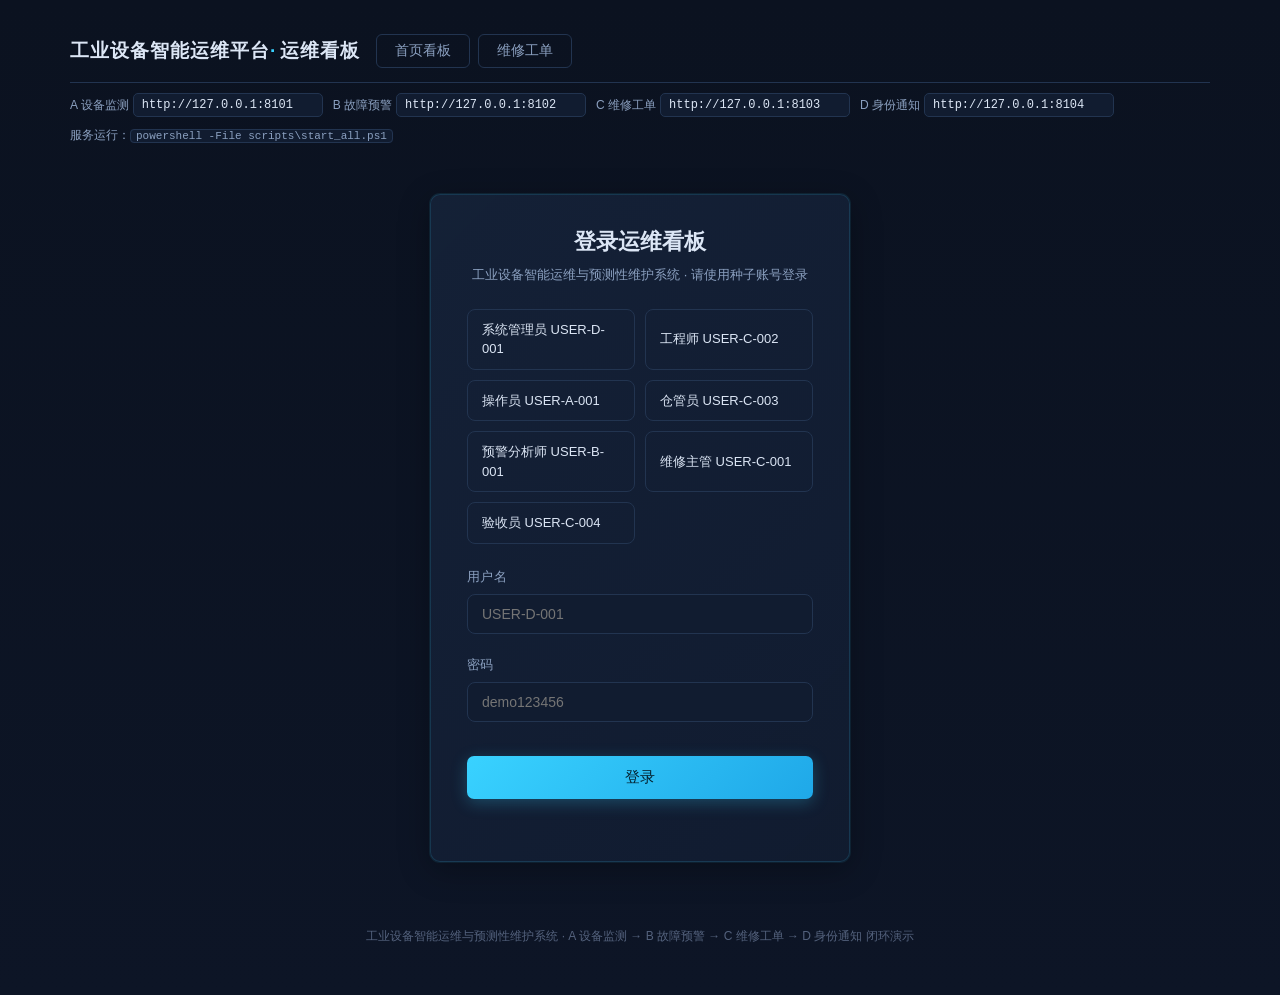
==== web/dashboard.html @ 76033909 "fix: 已解决预警不计入预警中统计 - equipmentLight 函数增加状态检查 - 预警状态为 RESOLVED/CLOSED 时返回绿色（正常运转）" ====
<!DOCTYPE html>
<html lang="zh-CN">
<head>
<meta charset="UTF-8">
<meta name="viewport" content="width=device-width, initial-scale=1.0">
<title>工业设备智能运维平台 · 运维看板</title>
<script src="echarts.min.js"></script>
<style>
:root{
  --bg:#0b1220; --bg2:#111c30; --panel:#152238;
  --line:#223450; --txt:#dce6f5; --dim:#8ba0c0; --cyan:#39d2ff;
  --green:#2fd88a; --yellow:#ffc53d; --red:#ff5c5c; --orange:#ff9040;
}
*{box-sizing:border-box;margin:0;padding:0}
body{background:linear-gradient(180deg,#0b1220 0%,#0d1526 100%);color:var(--txt);
  font-family:"Microsoft YaHei","PingFang SC",sans-serif;min-height:100vh;
  display:flex;flex-direction:column}
button{font-family:inherit}
#app{max-width:1200px;width:100%;margin:0 auto;padding:20px 30px 50px}
header{display:flex;align-items:center;gap:16px;padding:14px 0;border-bottom:1px solid var(--line);flex-wrap:wrap}
.brand{font-size:19px;font-weight:700;letter-spacing:1px}
.brand .dot{color:var(--cyan)}
nav{display:flex;gap:8px}
nav button{background:transparent;border:1px solid var(--line);color:var(--dim);
  padding:7px 18px;border-radius:6px;cursor:pointer;font-size:14px}
nav button.active{color:var(--cyan);border-color:var(--cyan);background:rgba(57,210,255,.08)}
.spacer{flex:1}
.userbox{font-size:13px;color:var(--dim);display:flex;align-items:center;gap:10px}
.userbox b{color:var(--txt)}
.badge{background:rgba(57,210,255,.12);border:1px solid rgba(57,210,255,.4);
  color:var(--cyan);padding:2px 10px;border-radius:999px;font-size:12px}
#basebar{display:flex;gap:10px;align-items:center;padding:10px 0;font-size:12px;color:var(--dim);flex-wrap:wrap}
#basebar label{display:flex;align-items:center;gap:4px}
#basebar input{width:190px;background:var(--bg2);border:1px solid var(--line);color:var(--txt);
  padding:4px 8px;border-radius:5px;font-family:Consolas,monospace;font-size:12px}
section.view{display:none;animation:fadein .25s}
section.view.active{display:block}
@keyframes fadein{from{opacity:0}to{opacity:1}}
.card{background:var(--panel);border:1px solid var(--line);border-radius:10px;padding:16px}
.mt{margin-top:16px}
.grid-2{display:grid;grid-template-columns:1fr 380px;gap:16px}
@media(max-width:1100px){.grid-2{grid-template-columns:1fr}}
h2.sec{font-size:15px;color:var(--dim);font-weight:600;margin-bottom:10px;letter-spacing:.5px}
/* 统计排 */
.stats{display:grid;grid-template-columns:repeat(4,1fr);gap:16px;margin-top:16px}
@media(max-width:900px){.stats{grid-template-columns:repeat(2,1fr)}}
.stat .num{font-size:34px;font-weight:700;font-family:Consolas,monospace}
.stat .lab{font-size:13px;color:var(--dim);margin-top:2px}
.stat .bar{height:3px;border-radius:2px;margin-top:8px}
.c-total{color:var(--cyan)} .b-total{background:var(--cyan)}
.c-green{color:var(--green)} .b-green{background:var(--green)}
.c-yellow{color:var(--yellow)} .b-yellow{background:var(--yellow)}
.c-red{color:var(--red)} .b-red{background:var(--red)}
/* 设备列表 */
.eq-row{display:grid;grid-template-columns:16px 1.1fr 1fr 100px 90px;gap:10px;align-items:center;
  padding:11px 12px;border-bottom:1px solid rgba(34,52,80,.5);cursor:pointer;font-size:13px}
.eq-row:hover{background:rgba(57,210,255,.06)}
.eq-row.active{background:rgba(57,210,255,.12)}
.eq-row.active:hover{background:rgba(57,210,255,.18)}
.eq-row.selected{background:rgba(57,210,255,.15);border-left:3px solid var(--cyan)}
.eq-row.selected:hover{background:rgba(57,210,255,.2)}
.eq-row:last-child{border-bottom:none}
.dot{width:10px;height:10px;border-radius:50%;display:inline-block}
.eq-name{color:var(--dim);font-size:12px}
.health{font-family:Consolas,monospace;font-size:14px}
/* 预警列表 */
.warn-item{padding:11px 12px;border-bottom:1px solid rgba(34,52,80,.5);font-size:13px}
.warn-item:last-child{border-bottom:none}
.risk{padding:1px 8px;border-radius:4px;font-size:12px;font-weight:600}
.r-CRITICAL{background:rgba(255,92,92,.18);color:var(--red)}
.r-HIGH{background:rgba(255,144,64,.18);color:var(--orange)}
.r-MEDIUM{background:rgba(255,197,61,.15);color:var(--yellow)}
.r-LOW{background:rgba(139,160,192,.15);color:var(--dim)}
.w-fault{color:var(--txt);margin-top:3px}
.w-meta{color:var(--dim);font-size:12px;margin-top:3px}
/* 详情页 */
.echarts-wrap{display:grid;grid-template-columns:repeat(3,1fr);gap:16px}
@media(max-width:1100px){.echarts-wrap{grid-template-columns:1fr}}
.chart{height:210px}
.judge .row{display:flex;gap:10px;margin-bottom:8px;font-size:13px;flex-wrap:wrap}
.judge .k{color:var(--dim);min-width:110px}
.judge .v{color:var(--txt)}
/* 注入控制台 */
.console{display:flex;gap:12px;flex-wrap:wrap;align-items:center}
.btn{border:none;border-radius:7px;padding:10px 18px;font-size:14px;cursor:pointer;
  transition:.15s;display:inline-flex;align-items:center;gap:8px}
.btn:disabled{opacity:.45;cursor:not-allowed}
.btn-danger{background:linear-gradient(135deg,#ff5c5c,#ff2d55);color:#fff}
.btn-danger:hover:not(:disabled){box-shadow:0 0 14px rgba(255,92,92,.5)}
.btn-green{background:linear-gradient(135deg,#2fd88a,#1fbf75);color:#062818}
.btn-green:hover:not(:disabled){box-shadow:0 0 14px rgba(47,216,138,.45)}
.btn-ghost{background:transparent;border:1px solid var(--line);color:var(--dim)}
.btn-ghost:hover:not(:disabled){color:var(--cyan);border-color:var(--cyan)}
.btn-cyan{background:linear-gradient(135deg,#39d2ff,#1fa8e8);color:#04202e}
.btn-purple{background:linear-gradient(135deg,#a86bff,#7a3cff);color:#fff}
.btn-purple:hover:not(:disabled){box-shadow:0 0 14px rgba(168,107,255,.5)}
#log{background:#0a0f1a;border:1px solid var(--line);border-radius:8px;padding:10px 12px;
  max-height:240px;overflow-y:auto;font-family:Consolas,monospace;font-size:12px;line-height:1.7}
.log-line{white-space:nowrap;overflow-x:auto}
.log-t{color:var(--dim)} .log-act{color:var(--cyan)} .log-ok{color:var(--green)} .log-err{color:var(--red)}
.log-tag{padding:1px 6px;border-radius:3px;font-size:11px;margin-right:6px}
.tag-INFO{background:rgba(57,210,255,.2);color:#39d2ff}
.tag-warn{background:rgba(255,200,0,.2);color:#ffc800}
.tag-err{background:rgba(255,80,80,.2);color:#ff5050}
.tag-succ{background:rgba(80,200,80,.2);color:#50c878}
.tag-sys{background:rgba(120,140,160,.2);color:#8ba0c0}
/* 工单表 */
table{width:100%;border-collapse:collapse;font-size:13px}
th{color:var(--dim);font-weight:600;text-align:left;padding:9px 10px;border-bottom:1px solid var(--line);
  font-size:12px;letter-spacing:.5px}
td{padding:10px;border-bottom:1px solid rgba(34,52,80,.5)}
tr.order-row{cursor:pointer}
tr.order-row:hover{background:rgba(57,210,255,.05)}
tr.expand td{background:rgba(11,18,32,.6)}
.pill{padding:2px 10px;border-radius:999px;font-size:12px;white-space:nowrap}
.s-PENDING_CONFIRMATION{background:rgba(255,197,61,.15);color:var(--yellow)}
.s-PENDING_ASSIGNMENT{background:rgba(57,210,255,.13);color:var(--cyan)}
.s-PENDING_ACCEPTANCE{background:rgba(57,210,255,.13);color:var(--cyan)}
.s-PENDING_MAINTENANCE{background:rgba(139,160,192,.15);color:var(--dim)}
.s-MAINTAINING{background:rgba(255,92,92,.15);color:var(--red)}
.s-WAITING_PARTS{background:rgba(255,144,64,.15);color:var(--orange)}
.s-PENDING_INSPECTION{background:rgba(255,144,64,.15);color:var(--orange)}
.s-COMPLETED{background:rgba(47,216,138,.15);color:var(--green)}
.s-CANCELLED{background:rgba(139,160,192,.12);color:var(--dim)}
.prio{font-family:Consolas,monospace;font-weight:700}
.p-P1{color:var(--red)} .p-P2{color:var(--orange)} .p-P3{color:var(--yellow)} .p-P4{color:var(--dim)}
.ops{display:flex;gap:8px;flex-wrap:wrap;align-items:center;margin-top:8px}
.opform{display:flex;gap:8px;flex-wrap:wrap;align-items:center;margin-top:10px;font-size:13px}
.opform input,.opform select{background:var(--bg2);border:1px solid var(--line);color:var(--txt);
  padding:6px 8px;border-radius:6px;font-size:13px}
.opform input{width:200px} .opform select{width:150px}
.mini{font-size:12px;color:var(--dim)}
.empty{padding:26px;text-align:center;color:var(--dim);font-size:13px}
/* 状态流转时间线 */
.timeline{display:flex;align-items:center;gap:8px;margin:10px 0}
.timeline-node{flex:1;text-align:center;padding:6px 4px;border-radius:4px;background:#1a2235;font-size:11px;color:#6b7a94}
.timeline-node.active{background:rgba(255,165,0,.2);color:#ffa500;border:1px solid #ffa500}
.timeline-node.done{background:rgba(80,200,120,.2);color:#50c878;border:1px solid #50c878}
.timeline-node.cancelled{background:rgba(255,80,80,.2);color:#ff5050;border:1px solid #ff5050}
/* 预警卡片美化 */
#eq-warn-card{padding:12px;border-radius:8px;background:linear-gradient(135deg,rgba(30,40,60,.8),rgba(20,30,50,.9))}
/* 登录 */
#view-login{display:none;align-items:center;justify-content:center;flex:1;padding:40px 20px}
#view-login.active{display:flex}
.login-card{width:420px;padding:32px 36px;background:linear-gradient(135deg,rgba(21,34,56,.95),rgba(17,28,48,.98));
  box-shadow:0 8px 32px rgba(0,0,0,.3),0 0 0 1px rgba(57,210,255,.1);border-color:rgba(57,210,255,.15)}
.login-card h1{font-size:22px;margin-bottom:8px;text-align:center}
.login-card .sub{color:var(--dim);font-size:13px;margin-bottom:24px;text-align:center;line-height:1.5}
.field{margin-bottom:22px;display:flex;flex-direction:column}
.field label{display:block;font-size:13px;color:var(--dim);margin-bottom:8px;font-weight:500;letter-spacing:.3px}
.field input{width:100%;background:var(--bg2);border:1px solid var(--line);color:var(--txt);
  padding:11px 14px;border-radius:8px;font-size:14px;transition:border-color .2s}
.field input:focus{outline:none;border-color:var(--cyan)}
.quick{display:grid;grid-template-columns:repeat(2,1fr);gap:10px;margin:8px 0 24px}
.quick button{background:transparent;border:1px solid var(--line);color:var(--txt);
  padding:10px 14px;border-radius:8px;font-size:13px;cursor:pointer;transition:all .2s;
  text-align:left;line-height:1.5;font-weight:500}
.quick button:hover{color:var(--cyan);border-color:var(--cyan);background:rgba(57,210,255,.08);
  transform:translateY(-1px);box-shadow:0 2px 12px rgba(57,210,255,.2)}
#login-btn{width:100%;justify-content:center;margin-top:12px;padding:12px;font-size:15px;
  box-shadow:0 4px 16px rgba(57,210,255,.25)}
#login-btn:hover{box-shadow:0 6px 24px rgba(57,210,255,.4)}
.login-err{color:var(--red);font-size:13px;min-height:20px;margin-top:10px;text-align:center}
/* toast */
#toasts{position:fixed;top:18px;right:18px;z-index:99;display:flex;flex-direction:column;gap:8px}
.toast{padding:11px 16px;border-radius:8px;font-size:13px;color:#fff;min-width:240px;
  box-shadow:0 6px 24px rgba(0,0,0,.4);animation:fadein .2s}
.toast.ok{background:rgba(31,191,117,.92)} .toast.err{background:rgba(255,62,62,.92)}
.toast.info{background:rgba(57,150,255,.92)}
footer{margin-top:26px;text-align:center;color:#54627d;font-size:12px}
kbd{background:var(--bg2);border:1px solid var(--line);border-radius:4px;padding:0 5px;font-size:11px}
/* 设备预警卡片 */
.eq-warn-grid{display:grid;grid-template-columns:auto 1fr;gap:10px 16px;font-size:13px}
.eq-warn-grid .k{color:var(--dim)}
/* 全局状态栏 */
.status-bar{display:flex;align-items:center;gap:8px;padding:5px 12px;
  background:rgba(57,210,255,.08);border:1px solid rgba(57,210,255,.2);
  border-radius:20px;font-size:12px;color:var(--cyan);animation:pulse 2s infinite}
.status-dot{width:8px;height:8px;border-radius:50%;background:var(--cyan);
  animation:blink 1s infinite}
@keyframes blink{0%,100%{opacity:1}50%{opacity:.3}}
@keyframes pulse{0%,100%{box-shadow:0 0 0 0 rgba(57,210,255,.4)}50%{box-shadow:0 0 0 6px rgba(57,210,255,0)}}
</style>
</head>
 <body>
 <div id="loading-bar" style="display:none;position:fixed;top:0;left:0;width:100%;height:3px;background:var(--cyan);z-index:9999"></div>
 <div id="app">
  <header>
    <div class="brand">工业设备智能运维平台<span class="dot"> · </span>运维看板</div>
    <nav id="nav">
      <button data-view="dashboard" class="active">首页看板</button>
      <button data-view="orders">维修工单</button>
    </nav>
    <div class="spacer"></div>
    <div style="display:flex;align-items:center;gap:10px">
      <div id="status-bar" class="status-bar" style="display:none">
        <div class="status-dot"></div>
        <span id="status-text">就绪</span>
      </div>
      <button class="btn btn-purple" id="global-demo-btn" style="padding:6px 14px;font-size:12px;display:none"
        onclick="runDemo()" title="一键演示全链路：注入异常→预警→自动建单">🎬 一键演示</button>
      <div class="userbox" id="userbox" style="display:none">
        <span><b id="u-name"></b> <span class="badge" id="u-role"></span></span>
        <button class="btn btn-ghost" style="padding:5px 12px;font-size:12px" onclick="logout()">退出</button>
      </div>
    </div>
  </header>

  <div id="basebar">
    <label>A 设备监测<input id="base-a" value="http://127.0.0.1:8101"></label>
    <label>B 故障预警<input id="base-b" value="http://127.0.0.1:8102"></label>
    <label>C 维修工单<input id="base-c" value="http://127.0.0.1:8103"></label>
    <label>D 身份通知<input id="base-d" value="http://127.0.0.1:8104"></label>
    <span class="mini">服务运行：<kbd>powershell -File scripts\start_all.ps1</kbd></span>
  </div>

  <!-- 登录视图 -->
  <section class="view" id="view-login">
    <div class="card login-card">
      <h1>登录运维看板</h1>
      <div class="sub">工业设备智能运维与预测性维护系统 · 请使用种子账号登录</div>
      <div class="quick">
        <button onclick="fillUser('USER-D-001')" title="SYSTEM_ADMIN · ADMIN_ALL 全部权限（确认/派单/验收/取消）">系统管理员 USER-D-001</button>
        <button onclick="fillUser('USER-C-002')" title="MAINTENANCE_ENGINEER · 接单/开始维修/提交验收">工程师 USER-C-002</button>
        <button onclick="fillUser('USER-A-001')" title="EQUIPMENT_OPERATOR · 设备与遥测读写，工单只读">操作员 USER-A-001</button>
        <button onclick="fillUser('USER-C-003')" title="WAREHOUSE_MANAGER · 备件审批/发放（SPARE_APPROVE/SPARE_ISSUE）">仓管员 USER-C-003</button>
        <button onclick="fillUser('USER-B-001')" title="WARNING_ANALYST · 预警查阅与确认（WARNING_READ/WARNING_ACKNOWLEDGE）">预警分析师 USER-B-001</button>
        <button onclick="fillUser('USER-C-001')" title="MAINTENANCE_SUPERVISOR · 工单确认/派单/取消/验收（无 ADMIN_ALL）">维修主管 USER-C-001</button>
        <button onclick="fillUser('USER-C-004')" title="INSPECTOR · 工单验收（WORK_ORDER_INSPECT）">验收员 USER-C-004</button>
      </div>
      <div class="field"><label>用户名</label><input id="login-user" placeholder="USER-D-001"></div>
      <div class="field"><label>密码</label><input id="login-pass" type="password" placeholder="demo123456"></div>
      <button class="btn btn-cyan" id="login-btn" onclick="login()">登录</button>
      <div class="login-err" id="login-err"></div>
    </div>
  </section>

  <!-- 首页看板 -->
  <section class="view" id="view-dashboard">
    <div class="stats">
      <div class="card stat"><div class="num c-total" id="st-total">--</div><div class="lab">设备总数</div><div class="bar b-total"></div></div>
      <div class="card stat"><div class="num c-green" id="st-green">--</div><div class="lab">正常运转</div><div class="bar b-green"></div></div>
      <div class="card stat"><div class="num c-yellow" id="st-warn">--</div><div class="lab">预警中</div><div class="bar b-yellow"></div></div>
      <div class="card stat"><div class="num c-red" id="st-fix">--</div><div class="lab">维修中</div><div class="bar b-red"></div></div>
    </div>
    <div class="grid-2 mt">
      <div class="card">
        <h2 class="sec">设备健康状态列表 <span class="mini">（点击设备查看详情与数据注入）</span></h2>
        <div id="eq-list"><div class="empty">加载中…</div></div>
      </div>
      <div class="card">
        <h2 class="sec">今日预警</h2>
        <div id="warn-list"><div class="empty">加载中…</div></div>
      </div>
    </div>
  </section>

  <!-- 设备详情 -->
  <section class="view" id="view-equipment">
    <div class="card" style="display:flex;align-items:center;gap:16px;margin-top:16px;flex-wrap:wrap">
      <button class="btn btn-ghost" onclick="showView('dashboard')">← 返回看板</button>
      <div><b id="eq-title"></b> <span class="mini" id="eq-sub"></span></div>
      <div style="margin-left:auto;display:flex;align-items:center;gap:18px">
        <span class="mini">设备状态</span>
        <b id="eq-status" style="font-size:15px">--</b>
        <span style="width:1px;height:22px;background:var(--line)"></span>
        <span class="mini">健康度</span>
        <b id="eq-health" class="health" style="font-size:18px">--</b>
      </div>
      <button class="btn btn-cyan" style="padding:7px 14px;font-size:13px;margin-left:auto"
        onclick="refreshEquipmentDetail();loadTelemetry(true)">刷新</button>
    </div>
    <div id="eq-warn-card" class="card mt" style="display:none"></div>
    <div class="echarts-wrap mt">
      <div class="card"><h2 class="sec">温度趋势 ℃</h2><div class="chart" id="chart-temp"></div></div>
      <div class="card"><h2 class="sec">振动趋势 mm·s⁻¹</h2><div class="chart" id="chart-vib"></div></div>
      <div class="card"><h2 class="sec">电流趋势 A</h2><div class="chart" id="chart-curr"></div></div>
    </div>
    <div class="grid-2 mt">
      <div class="card">
        <h2 class="sec">系统判断</h2>
        <div class="judge" id="judge"><div class="empty">加载中…</div></div>
      </div>
      <div class="card">
        <h2 class="sec">模拟数据注入控制台 <span class="mini">（第十章演示剧本）</span><button class="btn" style="background:#9b59b6;margin-left:10px" onclick="runDemo()">🎬 一键演示</button></h2>
        <div class="console">
          <button class="btn btn-danger" id="btn-abnormal" onclick="injectData('abnormal')">
            ⚠ 注入异常（严重）</button>
          <button class="btn btn-green" id="btn-normal" onclick="injectData('normal')">
            ✓ 恢复正常数据</button>
          <span class="mini">异常=96.7℃/9.8/18.3A · 正常=65.2℃/3.4/11.7A</span>
        </div>
        <div class="ops mt"><span class="mini" id="inject-hint">注入 → 评估 → 预警 → 自动建单，全链路实时可见</span></div>
        <h2 class="sec" style="margin-top:14px">操作日志</h2>
        <div id="log"><div class="log-line log-t">等待操作…</div></div>
      </div>
    </div>
  </section>

  <!-- 工单列表 -->
  <section class="view" id="view-orders">
    <div class="card mt" style="margin-top:16px">
      <div style="display:flex;align-items:center;justify-content:space-between;margin-bottom:12px;flex-wrap:wrap">
        <h2 class="sec" style="margin-bottom:0">维修工单 <span class="mini">（点击行展开操作，按钮按登录角色权限渲染）</span></h2>
        <button class="btn btn-cyan" style="padding:7px 18px;font-size:13px" onclick="showCreateOrderForm()">+ 创建维修工单</button>
      </div>
      <div id="create-order-form" class="opform" style="display:none;margin-bottom:16px;padding:16px;background:rgba(57,210,255,.05);border-radius:8px;border:1px solid rgba(57,210,255,.2)">
        <div style="display:flex;gap:10px;flex-wrap:wrap;align-items:center">
          <select id="new-eq" style="width:180px"><option value="">选择设备...</option></select>
          <input id="new-title" placeholder="工单标题" style="flex:1;min-width:200px">
          <input id="new-priority" list="priority-list" placeholder="优先级" style="width:100px" value="P2">
          <datalist id="priority-list"><option>P1<option>P2<option>P3<option>P4</datalist>
          <button class="btn btn-cyan" style="padding:8px 20px;font-size:13px" onclick="createNewOrder()">创建工单</button>
          <button class="btn btn-ghost" style="padding:8px 14px;font-size:13px" onclick="hideCreateOrderForm()">取消</button>
        </div>
      </div>
      <table>
        <thead><tr><th>工单号</th><th>设备</th><th>优先级</th><th>状态</th><th>预警编号</th><th>创建时间</th><th>v</th></tr></thead>
        <tbody id="orders-body"><tr><td colspan="7"><div class="empty">加载中…</div></td></tr></tbody>
      </table>
    </div>
  </section>

  <footer>工业设备智能运维与预测性维护系统 · A 设备监测 → B 故障预警 → C 维修工单 → D 身份通知 闭环演示</footer>
</div>
<div id="toasts"></div>

<script>
"use strict";
/* ================= 配置与状态 ================= */
const INTERNAL_TOKEN = "dev-internal-token-change-me";
const REFRESH_MS = 5000;
const state = {
  token: localStorage.getItem("ims_token") || "",
  user: JSON.parse(localStorage.getItem("ims_user") || "null"),
  equipment: [], warnings: [], orders: [],
  healthMap: {},            // equipmentId -> {score, riskLevel, fault, action, warningId, status}
  latestEvaluation: {},     // equipmentId -> 最近一次注入评估结果（优先级高于 healthMap，避免被旧预警数据覆盖）
  openEq: null, expandedOrder: null,
  charts: {}, chartOk: false, chartData: [],
  telemetrySeen: new Set(),   // 已渲染样本 sampleId，用于图表增量追加
  _openForm: null,            // 填写中的工单操作表单 {orderId, action, values}
  timer: null, view: "dashboard", lastFetch: 0,
};
const STATUS_ZH = {
  PENDING_CONFIRMATION:"待确认", PENDING_ASSIGNMENT:"待分配", PENDING_ACCEPTANCE:"待接单",
  PENDING_MAINTENANCE:"待维修", MAINTAINING:"维修中", WAITING_PARTS:"等待备件",
  PENDING_INSPECTION:"待验收", COMPLETED:"已完成", CANCELLED:"已取消",
};
const EQ_STATUS_ZH = {
  RUNNING:"运行中", STOPPED:"已停止", TRIAL_RUNNING:"试运行",
  MAINTAINING:"维修中", UNKNOWN:"未知", OFFLINE:"离线",
};
const EQ_STATUS_COLOR = {
  RUNNING:"var(--green)", STOPPED:"#6b7a94", TRIAL_RUNNING:"var(--yellow)",
  MAINTAINING:"var(--red)",
};
const TRANSITIONS = {
  PENDING_CONFIRMATION:["CONFIRM","CANCEL"],
  PENDING_ASSIGNMENT:["ASSIGN","CANCEL"],
  PENDING_ACCEPTANCE:["ASSIGN","ACCEPT","CANCEL"],
  PENDING_MAINTENANCE:["START"],
  MAINTAINING:["WAIT_FOR_PARTS","SUBMIT_FOR_INSPECTION"],
  WAITING_PARTS:["RESUME"],
  PENDING_INSPECTION:["PASS_INSPECTION","REJECT_INSPECTION"],
  COMPLETED:[], CANCELLED:[],
};
const ACTION_META = {
  CONFIRM:             {label:"确认工单", perm:"WORK_ORDER_CONFIRM",  kind:"cyan"},
  ASSIGN:              {label:"派单",     perm:"WORK_ORDER_ASSIGN",   kind:"cyan", form:"assign"},
  ACCEPT:              {label:"接单",     perm:"WORK_ORDER_ACCEPT",   kind:"cyan"},
  START:               {label:"开始维修", perm:"WORK_ORDER_MAINTAIN", kind:"green"},
  WAIT_FOR_PARTS:      {label:"等待备件", perm:"WORK_ORDER_MAINTAIN", kind:"ghost"},
  RESUME:              {label:"恢复维修", perm:"WORK_ORDER_MAINTAIN", kind:"green"},
  SUBMIT_FOR_INSPECTION:{label:"提交验收", perm:"WORK_ORDER_MAINTAIN", kind:"green", form:"submit"},
  PASS_INSPECTION:     {label:"验收通过", perm:"WORK_ORDER_INSPECT",  kind:"green"},
  REJECT_INSPECTION:   {label:"验收驳回", perm:"WORK_ORDER_INSPECT",  kind:"danger", form:"reject"},
  CANCEL:              {label:"取消工单", perm:"WORK_ORDER_CANCEL",   kind:"ghost", form:"cancel"},
};

/* ================= 工具 ================= */
function uuidv4(){
  if (window.crypto && crypto.randomUUID) return crypto.randomUUID();
  return "xxxxxxxx-xxxx-4xxx-yxxx-xxxxxxxxxxxx".replace(/[xy]/g, c => {
    const r = Math.random()*16|0; return (c==="x" ? r : (r&0x3|0x8)).toString(16);
  });
}
function nowIso(){ return new Date().toISOString(); }
function hhmmss(){ return new Date().toTimeString().slice(0,8); }
function base(svc){ return document.getElementById("base-" + svc).value.trim().replace(/\/+$/,""); }
function $(id){ return document.getElementById(id); }
function esc(s){
  return String(s == null ? "" : s).replace(/[&<>"']/g,
    c => ({"&":"&amp;","<":"&lt;",">":"&gt;",'"':"&quot;","'":"&#39;"}[c]));
}
function toast(msg, type){
  const el = document.createElement("div");
  el.className = "toast " + (type || "info"); el.textContent = msg;
  $("toasts").appendChild(el);
  setTimeout(() => el.remove(), 4200);
}
function log(action, detail, ok){
  const box = $("log");
  if (box.querySelector(".log-t") && box.children.length === 1
      && box.textContent.startsWith("等待操作")) box.innerHTML = "";
  const type = ok === false ? "err" : ok === true ? "succ" : "INFO";
  const tagCls = type === "INFO" ? "tag-INFO" : "tag-" + type;
  const line = document.createElement("div");
  line.className = "log-line";
  line.innerHTML = `[${hhmmss()}] <span class="log-tag ${tagCls}">${type}</span>` +
    `<span class="log-act">${esc(action)}</span> ${esc(detail || "")}`;
  box.prepend(line);
  while (box.children.length > 60) box.lastChild.remove();
}
async function api(svc, path, opts){
   document.getElementById("loading-bar").style.display = "block";
   try {
     opts = opts || {};
     const url = base(svc) + path;
     const headers = Object.assign({"Content-Type":"application/json"}, opts.headers || {});
     if (state.user && state.user.userId) headers["X-User-Id"] = state.user.userId;
     console.log(`[api] ${opts.method || "GET"} ${url}`,
       "userId=" + (state.user && state.user.userId),
       "token=" + (state.token ? "有(" + state.token.slice(0, 8) + "...)" : "无"),
       "headers=" + JSON.stringify(headers));
     let resp;
     try {
       resp = await fetch(url, {
         method: opts.method || "GET", headers, body: opts.body ? JSON.stringify(opts.body) : undefined,
       });
     } catch (e) {
       console.error("[api] 网络/跨域失败:", url, e);
       throw new Error("无法连接 " + url.replace(/^https?:\/\//, "").split("/")[0] +
         "（跨域被拦截或服务未就绪，请检查该服务 CORS 与状态）：" + e.message);
     }
     console.log("[api] <- HTTP " + resp.status + " " + url);
     let data = null;
     try { data = await resp.json(); } catch (e) { /* 无响应体 */ }
     if (!resp.ok) {
       const msg = (data && (data.message || data.code)) ? (data.message || data.code) : ("HTTP " + resp.status);
       throw new Error(msg);
     }
     return data;
   } finally {
     document.getElementById("loading-bar").style.display = "none";
   }
 }
function authHeaders(){
  const h = {};
  if (state.token) h["Authorization"] = "Bearer " + state.token;
  return h;
}
function internalHeaders(){
  return {"X-Internal-Token": INTERNAL_TOKEN, "X-Trace-Id": uuidv4()};
}

/* ================= 登录 ================= */
function fillUser(uid){
  $("login-user").value = uid; $("login-pass").value = "demo123456"; $("login-err").textContent = "";
}
async function login(){
  const username = $("login-user").value.trim();
  const password = $("login-pass").value;
  const btn = $("login-btn"); btn.disabled = true; btn.textContent = "登录中…";
  try {
    const data = await api("d", "/api/v1/auth/login", {
      method:"POST", body:{username, password},
    });
    state.token = data.accessToken;
    state.user = data.user;
    localStorage.setItem("ims_token", state.token);
    localStorage.setItem("ims_user", JSON.stringify(state.user));
    enterApp();
  } catch (e) {
    $("login-err").textContent = "登录失败：" + e.message;
  } finally {
    btn.disabled = false; btn.textContent = "登录";
  }
}
function logout(){
  state.token = ""; state.user = null;
  localStorage.removeItem("ims_token"); localStorage.removeItem("ims_user");
  stopPolling();
  const warnCard = $("eq-warn-card");
  if (warnCard) warnCard.style.display = "none";
  hideStatus();
  $("global-demo-btn").style.display = "none";
  showView("login");
  $("userbox").style.display = "none";
}
function enterApp(){
  $("login-err").textContent = "";
  $("userbox").style.display = "flex";
  $("global-demo-btn").style.display = "inline-flex";
  $("u-name").textContent = state.user.displayName;
  $("u-role").textContent = (state.user.roleCodes || [])[0] || state.user.userId;
  showView("dashboard");
  refreshDashboard(true);
  startPolling();
}
function showStatus(text){
  const bar = $("status-bar");
  if (!text) { bar.style.display = "none"; return; }
  bar.style.display = "flex";
  $("status-text").textContent = text;
}
function hideStatus(){
  $("status-bar").style.display = "none";
}

/* ================= 视图切换 ================= */
function showView(name){
  state.view = name;
  document.querySelectorAll("section.view").forEach(v => v.classList.remove("active"));
  $("view-" + name).classList.add("active");
  document.querySelectorAll("#nav button").forEach(b =>
    b.classList.toggle("active", b.dataset.view === name ||
      (name === "equipment" && b.dataset.view === "dashboard")));
  if (name === "login") {
    const warnCard = $("eq-warn-card");
    if (warnCard) warnCard.style.display = "none";
  }
  if (name === "dashboard") refreshDashboard(true);
  if (name === "orders") refreshOrders(true);
}
document.querySelectorAll("#nav button").forEach(b =>
  b.addEventListener("click", () => showView(b.dataset.view)));

/* ================= 看板 ================= */
function equipmentLight(eq){
  const latest = state.latestEvaluation[eq.equipmentId];
  if (latest) {
    const s = Number(latest.score);
    if (Number.isFinite(s) && (s > 70 || latest.riskLevel === "LOW" || latest.riskLevel === "NORMAL")) {
      return "green";
    }
    return "yellow";
  }
  const h = state.healthMap[eq.equipmentId];
  if (eq.currentStatus === "MAINTAINING") return "red";
  if (h) {
    // 已解决的预警不计入预警中
    if (h.status === "RESOLVED" || h.status === "CLOSED") return "green";
    const s = Number(h.score);
    if (Number.isFinite(s) && (s > 70 || h.riskLevel === "LOW" || h.riskLevel === "NORMAL")) {
      return "green";
    }
    return "yellow";
  }
  if (eq.currentStatus === "STOPPED" || eq.currentStatus === "TRIAL_RUNNING") return "gray";
  return "green";
}
const LIGHT_COLOR = {green:"var(--green)", yellow:"var(--yellow)", red:"var(--red)", gray:"#6b7a94"};
async function refreshDashboard(withList){
  try {
    const [eqPage, warnPage] = await Promise.all([
      api("a", "/api/v1/equipment?pageSize=100", {headers: authHeaders()}),
      api("b", "/api/v1/warnings?pageSize=100", {headers: authHeaders()}),
    ]);
    state.equipment = eqPage.items || [];
    state.warnings = warnPage.items || [];
    console.log("[refreshDashboard] 设备=" + state.equipment.length + " 条, 预警=" + state.warnings.length + " 条");
    state.healthMap = {};
    for (const w of state.warnings) {
      const t = w.warningAt ? new Date(w.warningAt).getTime() : 0;
      const cur = state.healthMap[w.equipmentId];
      if (!cur || t >= cur._t) {
        state.healthMap[w.equipmentId] = {
          score: w.healthScore, riskLevel: w.riskLevel,
          fault: w.suspectedFault, action: w.recommendedAction,
          warningId: w.warningId, status: w.status, _t: t,
        };
      }
    }
    let green = 0, warn = 0, fix = 0;
    for (const eq of state.equipment) {
      const light = equipmentLight(eq);
      if (light === "green") green++;
      else if (light === "yellow") warn++;
      else if (light === "red") fix++;
    }
    $("st-total").textContent = state.equipment.length;
    $("st-green").textContent = green;
    $("st-warn").textContent = warn;
    $("st-fix").textContent = fix;
    renderEquipmentList();
    renderWarningList();
    state.lastFetch = Date.now();
  } catch (e) {
    console.error("[refreshDashboard] 数据刷新失败:", e);
    toast("看板数据刷新失败：" + e.message, "err");
  }
}
function renderEquipmentList(){
  const box = $("eq-list"); box.innerHTML = "";
  if (!state.equipment.length) { box.innerHTML = '<div class="empty">无设备数据</div>'; return; }
  for (const eq of state.equipment) {
    const light = equipmentLight(eq);
    const latest = state.latestEvaluation[eq.equipmentId];
    const h = latest || state.healthMap[eq.equipmentId];
    const row = document.createElement("div");
    row.className = "eq-row";
    if (state.openEq === eq.equipmentId) row.classList.add("selected");
    const statusZh = EQ_STATUS_ZH[eq.currentStatus] || eq.currentStatus;
    row.innerHTML =
      `<span class="dot" style="background:${LIGHT_COLOR[light]};box-shadow:0 0 8px ${LIGHT_COLOR[light]}"></span>` +
      `<span><b>${esc(eq.equipmentId)}</b><div class="eq-name">${esc(eq.name)}</div></span>` +
      `<span class="mini">${esc(eq.productionLineId)} · ${esc(statusZh)}</span>` +
      `<span class="health">${h ? esc(h.score) : "--"}</span>` +
      `<span class="mini">健康度</span>`;
    row.onclick = () => openEquipment(eq.equipmentId);
    box.appendChild(row);
  }
}
function renderWarningList(){
  const box = $("warn-list"); box.innerHTML = "";
  if (!state.warnings.length) { box.innerHTML = '<div class="empty">暂无预警记录</div>'; return; }
  state.warnings.slice(0, 12).forEach(w => {
    const div = document.createElement("div");
    div.className = "warn-item";
    div.innerHTML =
      `<div><span class="risk r-${esc(w.riskLevel)}">${esc(w.riskLevel)}</span> ` +
      `<b>${esc(w.equipmentId)}</b> <span class="mini">${esc((w.warningAt || "").replace("T"," ").replace("Z",""))}</span></div>` +
      `<div class="w-fault">${esc(w.suspectedFault)}</div>` +
      `<div class="w-meta">${esc(w.warningId)} · ${esc(w.status)} · 健康度 ${esc(w.healthScore)}</div>`;
    box.appendChild(div);
  });
}

/* ================= 设备详情 ================= */
async function openEquipment(eqId){
  state.openEq = eqId;
  state.chartData = []; state.telemetrySeen = new Set();   // 切换设备：图表重新加载
  showView("equipment");
  await refreshEquipmentDetail();
  await loadTelemetry(true);
}
async function refreshEquipmentDetail(){
  if (!state.openEq) return;
  try {
    const [eq, warnPage] = await Promise.all([
      api("a", "/api/v1/equipment/" + state.openEq, {headers: authHeaders()}),
      api("b", "/api/v1/warnings?equipmentId=" + state.openEq + "&pageSize=1", {headers: authHeaders()}),
    ]);
    $("eq-title").textContent = eq.equipmentId + " " + (eq.name || "");
    $("eq-sub").textContent = `${eq.productionLineId || ""} · ${eq.location || ""}`;
    const statusEl = $("eq-status");
    statusEl.textContent = EQ_STATUS_ZH[eq.currentStatus] || eq.currentStatus;
    statusEl.style.color = EQ_STATUS_COLOR[eq.currentStatus] || "var(--dim)";
    const w = (warnPage.items || [])[0];
    $("eq-health").textContent = w ? (w.healthScore == null ? "--" : w.healthScore) : "--";
    const box = $("judge");
    if (!w) {
      box.innerHTML = '<div class="empty">暂无预警，设备运行正常</div>';
    } else {
      box.innerHTML =
        `<div class="row"><span class="k">最近预警</span><span class="v"><span class="risk r-${esc(w.riskLevel)}">${esc(w.riskLevel)}</span> ${esc(w.warningId)} · ${esc(w.status)}</span></div>` +
        `<div class="row"><span class="k">健康度</span><span class="v health" style="font-size:20px">${esc(w.healthScore)}</span></div>` +
        `<div class="row"><span class="k">系统判断（疑似故障）</span><span class="v">${esc(w.suspectedFault)}</span></div>` +
        `<div class="row"><span class="k">建议措施</span><span class="v">${esc(w.recommendedAction)}</span></div>`;
    }
    renderEqWarnCard(w);
  } catch (e) {
    toast("设备详情加载失败：" + e.message, "err");
  }
}
function renderEqWarnCard(w){
  const card = $("eq-warn-card");
  if (!card) return;
  if (!w) { card.style.display = "none"; return; }
  card.style.display = "block";
  const riskColor = {CRITICAL:"#ff5050", HIGH:"#ffa500", MEDIUM:"#ffc800", LOW:"#50c878"}[w.riskLevel] || "";
  card.style.borderLeft = riskColor ? `4px solid ${riskColor}` : "";
  card.innerHTML =
    `<h2 class="sec">当前预警详情 <span class="mini">（B 故障预警服务）</span></h2>` +
    `<div class="judge">` +
      `<div class="row"><span class="k">预警编号</span><span class="v"><b>${esc(w.warningId)}</b></span></div>` +
      `<div class="row"><span class="k">风险等级</span><span class="v"><span class="risk r-${esc(w.riskLevel)}">${esc(w.riskLevel)}</span></span></div>` +
      `<div class="row"><span class="k">健康度</span><span class="v health" style="font-size:18px">${esc(w.healthScore)}</span></div>` +
      `<div class="row"><span class="k">疑似故障</span><span class="v">${esc(w.suspectedFault)}</span></div>` +
      `<div class="row"><span class="k">建议措施</span><span class="v">${esc(w.recommendedAction)}</span></div>` +
      `<div class="row"><span class="k">预警时间</span><span class="v">${esc((w.warningAt || "").replace("T", " ").replace("Z", ""))}</span></div>` +
      `<div class="row"><span class="k">状态</span><span class="v">${esc(w.status)}</span></div>` +
    `</div>`;
}
function chartOption(title, unit){
  let ml = [];
  if (title === "温度") {
    ml = [
      {yAxis:80,lineStyle:{color:"red",type:"dashed",width:1},label:{show:true,formatter:"高温{c}"}},
      {yAxis:50,lineStyle:{color:"blue",type:"dashed",width:1},label:{show:true,formatter:"低温{c}"}},
    ];
  } else if (title === "振动") {
    ml = [{yAxis:6,lineStyle:{color:"red",type:"dashed",width:1},label:{show:true,formatter:"阈值{c}"}}];
  } else if (title === "电流") {
    ml = [{yAxis:20,lineStyle:{color:"red",type:"dashed",width:1},label:{show:true,formatter:"阈值{c}"}}];
  }
  return {
    grid:{left:44,right:14,top:26,bottom:26},
    tooltip:{trigger:"axis"},
    xAxis:{type:"category",data:[],axisLabel:{color:"#8ba0c0",fontSize:10,rotate:28}},
    yAxis:{type:"value",name:unit,nameTextStyle:{color:"#8ba0c0"},axisLabel:{color:"#8ba0c0"}},
    series:[{type:"line",data:[],smooth:true,symbol:"none",
      lineStyle:{color:"#39d2ff",width:2},
      areaStyle:{color:new echarts.graphic.LinearGradient(0,0,0,1,
        [{offset:0,color:"rgba(57,210,255,.35)"},{offset:1,color:"rgba(57,210,255,0)"}])},
      markLine:ml.length ? {data:ml} : undefined}],
  };
}
function ensureCharts(){
  if (state.chartOk || typeof echarts === "undefined") return;
  state.chartOk = true;
  const defs = [["chart-temp","温度","℃"],["chart-vib","振动","mm/s"],["chart-curr","电流","A"]];
  for (const [id, name, unit] of defs) {
    state.charts[id] = echarts.init($(id));
    state.charts[id].setOption(chartOption(name, unit));
  }
}
async function loadTelemetry(){
  if (!state.openEq) return;
  ensureCharts();
  if (typeof echarts === "undefined") {
    ["chart-temp","chart-vib","chart-curr"].forEach(id => {
      $(id).innerHTML = '<div class="empty">ECharts 本地文件（web/echarts.min.js）加载失败，图表不可用（页面其余功能正常）</div>';
    });
    return;
  }
  try {
    const data = await api("a", "/api/v1/equipment/" + state.openEq + "/telemetry?pageSize=30",
        {headers: authHeaders()});
    const items = (data.items || []).slice().reverse();   // 升序展示
    for (const it of items) {                              // 增量追加未见过的样本
      if (!state.telemetrySeen.has(it.sampleId)) {
        state.telemetrySeen.add(it.sampleId);
        state.chartData.push(it);
      }
    }
    while (state.chartData.length > 30) {                  // 滚动窗口保留最近 30 点
      state.telemetrySeen.delete(state.chartData[0].sampleId);
      state.chartData.shift();
    }
    updateCharts();
  } catch (e) {
    toast("遥测数据加载失败：" + e.message, "err");
  }
}
function updateCharts(){
  const items = state.chartData;
  const times = items.map(i => (i.measuredAt || "").replace("T"," ").replace("Z","").slice(5,19));
  const series = {
    "chart-temp": items.map(i => i.temperatureC),
    "chart-vib":  items.map(i => i.vibrationMmS),
    "chart-curr": items.map(i => i.currentA),
  };
  for (const id of Object.keys(state.charts)) {
    state.charts[id].setOption({xAxis:{data:times}, series:[{data:series[id]}]});
  }
}

/* ================= 注入控制台（第十章演示剧本） ================= */
const INJECT_PRESETS = {
  abnormal: {label:"注入异常（严重）", temp:96.7, vib:9.8, curr:18.3},
  normal:   {label:"恢复正常数据",     temp:65.2, vib:3.4, curr:11.7},
};
async function injectData(kind){
  const preset = INJECT_PRESETS[kind];
  const btnId = kind === "abnormal" ? "btn-abnormal" : "btn-normal";
  const btn = $(btnId);
  const other = $(kind === "abnormal" ? "btn-normal" : "btn-abnormal");
  btn.disabled = true; other.disabled = true;
  btn.textContent = "注入评估中…";
  $("inject-hint").textContent = "链路执行中：A 存样本 → B 评估 → (B 异步发预警 → C 自动建单)";
  if (kind === 'abnormal') {
    showStatus("⚠️ 正在注入异常数据...");
  } else {
    showStatus("✓ 正在恢复数据...");
  }
  const eqId = state.openEq;
  try {
    // 1) POST A telemetry：注入样本（SIMULATOR）
    const batchId = uuidv4(), sampleId = uuidv4();
    const sample = {
      sampleId, measuredAt: nowIso(),
      temperatureC: preset.temp, vibrationMmS: preset.vib,
      currentA: preset.curr, rotationalSpeedRpm: 1450,
    };
    const ingest = await api("a", `/api/v1/equipment/${eqId}/telemetry`, {
      method:"POST",
      headers: Object.assign(internalHeaders(), {"Idempotency-Key": batchId}),
      body:{batchId, source:"SIMULATOR", samples:[sample]},
    });
    log("注入遥测", `A POST telemetry（${preset.temp}℃/${preset.vib}/${preset.curr}A）accepted=${ingest.acceptedCount}`, ingest.acceptedCount > 0);

    // 2) POST B health-evaluations：评估刚注入的样本
    const evaluationId = uuidv4();
    const evaluate = await api("b", "/api/v1/health-evaluations", {
      method:"POST",
      headers: Object.assign(internalHeaders(), {"Idempotency-Key": evaluationId}),
      body:{evaluationId, equipmentId:eqId, requestedAt: nowIso(), sample},
    });
    log("健康评估", `B POST health-evaluations → ${evaluate.riskLevel}，健康度 ${evaluate.healthScore}`,
        evaluate.riskLevel ? true : false);
    toast(`评估完成：${evaluate.riskLevel}，健康度 ${evaluate.healthScore}`,
        evaluate.riskLevel === "CRITICAL" || evaluate.riskLevel === "HIGH" ? "err" : "ok");
    // 立即更新当前页面健康度显示（API缓存可能未同步）
    if ($("eq-health")) {
      $("eq-health").textContent = evaluate.healthScore;
    }
    if (evaluate.warningId) {
      log("生成预警", `B 生成预警 ${evaluate.warningId}（${evaluate.suspectedFault}）`, true);
    }

    // 3) 等待 B→C 异步建单，然后刷新全链路可见结果
    btn.textContent = "等待自动建单…";
    $("inject-hint").textContent = "B 异步发送 WarningRaised → C 自动建单（约 2~5 秒）…";
    await new Promise(r => setTimeout(r, 2500));
    await Promise.all([refreshDashboard(), refreshEquipmentDetail(), loadTelemetry(), refreshOrders()]);
    if (state.view === "equipment") refreshDashboard();
    // 恢复正常：用 B 的最新健康评估结果覆盖该设备 healthMap，清除残留旧预警（30.6→94.7）
    if (evaluate) {
      const ev = {
        score: evaluate.healthScore,
        riskLevel: evaluate.riskLevel,
        fault: evaluate.suspectedFault || "",
        action: evaluate.recommendedAction || "",
        warningId: evaluate.warningId || null,
        status: evaluate.warningId ? "ACTIVE" : "RESOLVED",
        _t: Date.now(),
      };
      // 记录本次注入的评估结果，设备列表优先用它（避免被 30 秒自动刷新的旧预警数据覆盖）
      if (!evaluate.warningId) {
        state.latestEvaluation[eqId] = ev;
      } else {
        delete state.latestEvaluation[eqId];
      }
      state.healthMap[eqId] = ev;
      // 强制刷新设备列表（refreshEquipmentDetail 会覆盖，需要重新设置）
      setTimeout(() => {
        state.healthMap[eqId] = ev;
        renderEquipmentList();
      }, 100);
    }
    log("闭环刷新", "看板/详情/工单列表已刷新（自动建单结果可见）", true);
    $("inject-hint").textContent = "全链路完成：监测 → 预警 → 建单，可在工单页继续处置";
    if (kind === 'abnormal') {
      showStatus("✅ 异常注入完成！已生成预警和工单");
      setTimeout(hideStatus, 4000);
    } else {
      showStatus("✅ 数据已恢复正常");
      setTimeout(hideStatus, 3000);
    }
  } catch (e) {
    hideStatus();
    log(kind === "abnormal" ? "注入异常" : "恢复数据", e.message, false);
    toast("注入链路失败：" + e.message, "err");
    $("inject-hint").textContent = "失败原因：" + e.message;
  } finally {
    btn.disabled = false; other.disabled = false;
    btn.textContent = kind === "abnormal" ? "⚠ 注入异常（严重）" : "✓ 恢复正常数据";
    if (state.openEq) loadTelemetry();
  }
}

async function runDemo(){
  showStatus("🎬 准备启动演示...");
  log("一键演示", "开始执行全链路演示...", true);
  try {
    if (!state.openEq) {
      showStatus("🔍 查找可用设备...");
      if (!state.equipment.length) await refreshDashboard();
      const eq = state.equipment[0];
      if (eq) {
        showStatus("📱 切换到设备：" + eq.equipmentId);
        await openEquipment(eq.equipmentId);
        log("一键演示", "自动切换至设备详情页：" + eq.equipmentId, true);
      } else {
        hideStatus();
        log("一键演示", "无可用设备，无法注入", false);
        toast("演示失败：未找到可注入的设备", "err");
        return;
      }
    }
    showStatus("⚠️ 注入异常数据...");
    await injectData('abnormal');
    showStatus("⏳ 等待自动建单 (3s)...");
    log("等待联动", "等待 B→C 自动建单 (3s)...", "INFO");
    await new Promise(r=>setTimeout(r,3000));
    showStatus("🔄 刷新页面数据...");
    await refreshDashboard();
    if(state.openEq){await refreshEquipmentDetail();await loadTelemetry(true);}
    showStatus("✅ 演示完成！");
    log("一键演示", "演示成功：注入→预警→自动建单 全链路贯通！", true);
    toast("🎉 演示成功！请查看预警和工单列表", "succ");
    setTimeout(hideStatus, 5000);
  } catch (e) {
    hideStatus();
    log("一键演示", "演示失败：" + e.message, false);
    toast("演示失败：" + e.message, "err");
  }
}

/* ================= 工单 ================= */
function showCreateOrderForm(){
  const form = $("create-order-form");
  const select = $("new-eq");
  if (select.options.length <= 1) {
    state.equipment.forEach(eq => {
      const opt = document.createElement("option");
      opt.value = eq.equipmentId;
      opt.textContent = `${eq.equipmentId} - ${eq.name || eq.equipmentId}`;
      select.appendChild(opt);
    });
  }
  form.style.display = "flex";
  $("new-title").focus();
}
function hideCreateOrderForm(){
  $("create-order-form").style.display = "none";
  $("new-title").value = "";
  $("new-priority").value = "P2";
  $("new-eq").value = "";
}
async function createNewOrder(){
  const eqId = $("new-eq").value;
  const title = $("new-title").value.trim();
  const priority = $("new-priority").value.toUpperCase() || "P2";
  if (!eqId) { toast("请选择设备", "err"); return; }
  if (!title) { toast("请输入工单标题", "err"); return; }
  try {
    showStatus("📝 正在创建维修工单...");
    const result = await api("c", "/api/v1/work-orders", {
      method:"POST",
      headers: Object.assign(authHeaders(),
        {"X-User-Id": state.user.userId, "Idempotency-Key": uuidv4()}),
      body:{
        equipmentId: eqId,
        title: title,
        description: "手动创建的维修工单",
        priority: priority,
        source: "MANUAL",
      },
    });
    log("创建工单", `新工单 ${result.orderId} 已创建（${priority}）`, true);
    toast(`✅ 工单创建成功：${result.orderId}`, "ok");
    hideCreateOrderForm();
    await refreshOrders(true);
    showStatus("✅ 工单创建完成");
    setTimeout(hideStatus, 3000);
  } catch (e) {
    hideStatus();
    toast("创建工单失败：" + e.message, "err");
    log("创建工单", e.message, false);
  }
}
async function refreshOrders(withRender){
  try {
    const data = await api("c", "/api/v1/work-orders?pageSize=50",
        {headers: Object.assign(authHeaders(),
          state.user ? {"X-User-Id": state.user.userId} : {})});
    state.orders = data.items || [];   // C 按 createdAt 降序返回，最新单在前
    renderOrders();
  } catch (e) {
    toast("工单列表加载失败：" + e.message, "err");
  }
}
function renderOrders(){
  const body = $("orders-body");
  // 轮询重建前缓存填写中的操作表单，重建后还原，避免用户输入被冲掉
  if (state._openForm) {
    const of = $("opform-" + state._openForm.orderId);
    if (of && of.style.display !== "none") {
      const vals = {};
      of.querySelectorAll("input,select").forEach(el => { vals[el.id] = el.value; });
      state._openForm.values = vals;
    } else {
      state._openForm = null;
    }
  }
  body.innerHTML = "";
  if (!state.orders.length) {
    body.innerHTML = '<tr><td colspan="7"><div class="empty">暂无工单（可在设备详情页注入异常触发自动建单）</div></td></tr>';
    return;
  }
  for (const o of state.orders) {
    const tr = document.createElement("tr");
    tr.className = "order-row";
    tr.innerHTML =
      `<td><b>${esc(o.orderId)}</b></td>` +
      `<td>${esc(o.equipmentId)}<div class="mini">${esc(o.equipmentNameSnapshot)}</div></td>` +
      `<td class="prio p-${esc(o.priority)}">${esc(o.priority)}</td>` +
      `<td><span class="pill s-${esc(o.status)}">${esc(STATUS_ZH[o.status] || o.status)}</span></td>` +
      `<td class="mini">${esc(o.warningId || "--")}</td>` +
      `<td class="mini">${esc((o.createdAt || "").replace("T"," ").slice(0,19))}</td>` +
      `<td class="mini">v${esc(o.version)}</td>`;
    tr.onclick = () => toggleOrder(o.orderId);
    body.appendChild(tr);
    if (state.expandedOrder === o.orderId) body.appendChild(orderPanelRow(o));
  }
  // 重建后还原填写中的表单（行仍展开且动作仍合法）
  if (state._openForm) {
    const cur = state.orders.find(x => x.orderId === state._openForm.orderId);
    const permSet = new Set((state.user && state.user.permissions) || []);
    const stillAllowed = cur && state.expandedOrder === state._openForm.orderId &&
      (TRANSITIONS[cur.status] || []).some(a => a === state._openForm.action &&
        (permSet.has("ADMIN_ALL") || permSet.has(ACTION_META[a].perm)));
    if (stillAllowed) {
      const keep = state._openForm.values;
      showOrderForm(state._openForm.orderId, state._openForm.action);
      for (const [fid, v] of Object.entries(keep || {})) {
        const el = document.getElementById(fid);
        if (el) el.value = v;
      }
    } else {
      state._openForm = null;
    }
  }
}
function toggleOrder(orderId){
  state.expandedOrder = state.expandedOrder === orderId ? null : orderId;
  renderOrders();
}
function orderTimelineHtml(o){
  const flow = [
    {z:"待确认", s:["PENDING_CONFIRMATION"]},
    {z:"待派单", s:["PENDING_ASSIGNMENT","PENDING_ACCEPTANCE"]},
    {z:"维修中", s:["PENDING_MAINTENANCE","MAINTAINING","WAITING_PARTS"]},
    {z:"待验收", s:["PENDING_INSPECTION"]},
    {z:"已完成", s:["COMPLETED"]},
  ];
  const cancelled = o.status === "CANCELLED";
  const idx = flow.findIndex(g => g.s.includes(o.status));
  let html = '<div class="timeline">';
  flow.forEach((g, i) => {
    let cls = "";
    if (i < idx) cls = "done";
    else if (i === idx) cls = o.status === "COMPLETED" ? "done" : "active";
    html += `<div class="timeline-node ${cls}">${g.z}</div>`;
  });
  if (cancelled) {
    html += `<div class="timeline-node active cancelled">已取消</div>`;
  }
  html += '</div>';
  return html;
}
function orderPanelRow(o){
  const tr = document.createElement("tr");
  tr.className = "expand";
  const conclusion = o.conclusion;
  const permSet = new Set((state.user && state.user.permissions) || []);
  const allowed = (TRANSITIONS[o.status] || []).filter(a =>
    permSet.has("ADMIN_ALL") || permSet.has(ACTION_META[a].perm));
  let html = `<td colspan="7"><div>`;
  html += orderTimelineHtml(o);
  html += `<div class="mini">标题：${esc(o.title || "--")} · 描述：${esc(o.description || "--")}` +
      ` · 负责人：${esc(o.assigneeId || "未指派")}</div>`;
  if (conclusion) {
    html += `<div class="mini">维修结论：${esc(conclusion.rootCause || "--")} / ${esc(conclusion.measures || "--")}` +
        ` · 结果 ${esc(conclusion.result || "--")} · 有效 ${esc(conclusion.effective)}</div>`;
  }
  if (o.warningId) {
    html += `<div id="wdetail-${esc(o.orderId)}" class="mini" style="margin-top:7px">关联预警详情：加载中…</div>`;
  }
  html += `<div class="ops">`;
  if (!allowed.length) {
    html += `<span class="mini">${o.status === "COMPLETED" ? "工单已完成归档" :
        o.status === "CANCELLED" ? "工单已取消" :
        "当前登录角色在此状态下无可用操作"}</span>`;
  }
  for (const a of allowed) {
    const meta = ACTION_META[a];
    html += `<button class="btn btn-${meta.kind}" style="padding:7px 14px;font-size:13px" ` +
        `onclick="orderAction('${o.orderId}','${a}')">${meta.label}</button>`;
  }
  html += `</div>`;
  // 操作表单（ASSIGN / SUBMIT / REJECT / CANCEL）
  const forms = allowed.filter(a => ACTION_META[a].form);
  if (forms.length) {
    html += `<div id="opform-${o.orderId}" class="opform" style="display:none"></div>`;
  }
  html += `</div></td>`;
  tr.innerHTML = html;
  // 保存展开工单的当前快照，供表单提交取 expectedVersion
  tr.dataset.orderId = o.orderId;
  state._expandedSnapshot = Object.assign({}, o);
  if (o.warningId) loadWarningDetail(o.orderId, o.warningId);
  return tr;
}
async function loadWarningDetail(orderId, warningId){
  const box = $("wdetail-" + orderId);
  if (!box || !warningId) return;
  try {
    const w = await api("b", "/api/v1/warnings/" + encodeURIComponent(warningId),
        {headers: authHeaders()});
    if (w && w.warningId) {
      box.innerHTML =
        `<div style="margin-bottom:2px">关联预警 <span class="risk r-${esc(w.riskLevel)}">${esc(w.riskLevel)}</span> ` +
        `<b>${esc(w.warningId)}</b> <span class="mini">${esc((w.warningAt||"").replace("T"," ").replace("Z",""))}</span></div>` +
        `<div class="w-fault">${esc(w.suspectedFault)}</div>` +
        `<div class="w-meta">健康度 ${esc(w.healthScore)} · 状态 ${esc(w.status)} · 建议：${esc(w.recommendedAction)}</div>`;
    }
  } catch (e) {
    box.innerHTML = `<span style="color:var(--red)">预警详情加载失败：${esc(e.message)}</span>`;
  }
}
function showOrderForm(orderId, action){
  const box = $("opform-" + orderId);
  const o = state._expandedSnapshot;
  if (!box) return;
  let html = "";
  if (action === "ASSIGN") {
    html = `<span>派单给</span>` +
      `<select id="f-assignee"><option>USER-C-002</option><option>USER-C-003</option></select>` +
      `<button class="btn btn-cyan" style="padding:6px 14px;font-size:13px" ` +
      `onclick="orderAction('${orderId}','ASSIGN',true)">确认派单</button>`;
  } else if (action === "SUBMIT_FOR_INSPECTION") {
    html = `<input id="f-root" placeholder="根因（如：主轴轴承润滑不足）" value="主轴轴承润滑不足导致振动升高">` +
      `<input id="f-measure" placeholder="措施（如：更换轴承并润滑）" value="补充润滑并更换磨损轴承，完成空载和带载试运行">` +
      `<select id="f-result"><option>RECOVERED</option><option>PARTIALLY_RECOVERED</option><option>NOT_RECOVERED</option></select>` +
      `<label style="display:flex;align-items:center;gap:6px;font-size:13px;color:var(--txt);cursor:pointer">
        <input type="checkbox" id="f-restore-eq" checked style="width:16px;height:16px;cursor:pointer">
        验收通过后自动将设备恢复为<span style="color:var(--green);font-weight:600">正常运转</span>
      </label>` +
      `<button class="btn btn-cyan" style="padding:6px 14px;font-size:13px" ` +
      `onclick="orderAction('${orderId}','SUBMIT_FOR_INSPECTION',true)">提交验收</button>`;
  } else if (action === "REJECT_INSPECTION") {
    html = `<input id="f-comment" placeholder="驳回原因（如：试运行振动超标）" value="试运行振动超标，需返工">` +
      `<button class="btn btn-danger" style="padding:6px 14px;font-size:13px" ` +
      `onclick="orderAction('${orderId}','REJECT_INSPECTION',true)">确认驳回</button>`;
  } else if (action === "PASS_INSPECTION") {
    html = `<label style="display:flex;align-items:center;gap:6px;font-size:13px;color:var(--txt);cursor:pointer">` +
      `<input type="checkbox" id="f-restore-eq-pass" checked style="width:16px;height:16px;cursor:pointer">` +
      `验收通过后自动将设备恢复为<span style="color:var(--green);font-weight:600">正常运转</span>` +
      `</label>` +
      `<button class="btn btn-cyan" style="padding:6px 14px;font-size:13px" ` +
      `onclick="orderAction('${orderId}','PASS_INSPECTION',true)">确认验收通过</button>`;
  } else if (action === "CANCEL") {
    html = `<input id="f-comment" placeholder="取消原因（可选）">` +
      `<button class="btn btn-ghost" style="padding:6px 14px;font-size:13px" ` +
      `onclick="orderAction('${orderId}','CANCEL',true)">确认取消</button>`;
  }
  box.innerHTML = html;
  box.style.display = "flex";
  state._openForm = {orderId, action, values: {}};
}
async function orderAction(orderId, action, useForm){
  const o = state._expandedSnapshot;
  if (!o || o.orderId !== orderId) { toast("工单状态已变化，请刷新后重试", "err"); return; }
  const body = {action, operatorId: state.user.userId, expectedVersion: o.version};
  if (useForm) {
    if (action === "ASSIGN") body.assigneeId = document.querySelector("#opform-" + orderId + " #f-assignee").value;
    if (action === "SUBMIT_FOR_INSPECTION") {
      const restoreCheckbox = document.querySelector("#opform-" + orderId + " #f-restore-eq");
      body._restoreEquipment = restoreCheckbox ? restoreCheckbox.checked : true;
      body.conclusion = {
        rootCause: document.querySelector("#opform-" + orderId + " #f-root").value,
        measures: document.querySelector("#opform-" + orderId + " #f-measure").value,
        result: document.querySelector("#opform-" + orderId + " #f-result").value,
        effective: true, completedAt: nowIso(),
      };
    }
    if (action === "PASS_INSPECTION") {
      const restoreCheckboxPass = document.querySelector("#opform-" + orderId + " #f-restore-eq-pass");
      body._restoreEquipment = restoreCheckboxPass ? restoreCheckboxPass.checked : true;
    }
    if ((action === "REJECT_INSPECTION" || action === "CANCEL")) {
      const c = document.querySelector("#opform-" + orderId + " #f-comment");
      if (c && c.value) body.comment = c.value;
    }
  } else if (ACTION_META[action].form) {
    showOrderForm(orderId, action);
    return;
  }
  try {
    const result = await api("c", `/api/v1/work-orders/${orderId}/commands`, {
      method:"POST",
      headers: Object.assign(authHeaders(),
        {"X-User-Id": state.user.userId, "Idempotency-Key": uuidv4()}),
      body,
    });
    log("工单操作", `${action} ${orderId} → ${STATUS_ZH[result.status] || result.status}（v${result.version}）`, true);
    toast(`${ACTION_META[action].label}成功：${STATUS_ZH[result.status] || result.status}`, "ok");
    if (action === "SUBMIT_FOR_INSPECTION" && body._restoreEquipment && o.equipmentId) {
      showStatus("✓ 正在恢复设备状态...");
      try {
        const eqId = o.equipmentId;
        const preset = INJECT_PRESETS.normal;
        const batchId = uuidv4(), sampleId = uuidv4();
        const sample = {
          sampleId, measuredAt: nowIso(),
          temperatureC: preset.temp, vibrationMmS: preset.vib,
          currentA: preset.curr, rotationalSpeedRpm: 1450,
        };
        await api("a", `/api/v1/equipment/${eqId}/telemetry`, {
          method:"POST",
          headers: Object.assign(internalHeaders(), {"Idempotency-Key": batchId}),
          body:{batchId, source:"RECOVERY", samples:[sample]},
        });
        log("设备恢复", `设备 ${eqId} 已自动恢复正常数据`, true);
        toast("✅ 设备已恢复为正常运转状态", "ok");
        showStatus("✅ 设备已恢复正常");
        setTimeout(hideStatus, 3000);
      } catch (restoreErr) {
        hideStatus();
        log("设备恢复", `自动恢复失败（可手动点击"恢复正常数据"）：${restoreErr.message}`, false);
        toast("⚠️ 工单已完成，但设备恢复失败，请手动恢复", "info");
      }
    }
    if (action === "PASS_INSPECTION" && body._restoreEquipment && o.equipmentId) {
      showStatus("✓ 正在恢复设备状态...");
      try {
        const eqId = o.equipmentId;
        const preset = INJECT_PRESETS.normal;
        const batchId = uuidv4(), sampleId = uuidv4();
        const sample = {
          sampleId, measuredAt: nowIso(),
          temperatureC: preset.temp, vibrationMmS: preset.vib,
          currentA: preset.curr, rotationalSpeedRpm: 1450,
        };
        await api("a", `/api/v1/equipment/${eqId}/telemetry`, {
          method:"POST",
          headers: Object.assign(internalHeaders(), {"Idempotency-Key": batchId}),
          body:{batchId, source:"RECOVERY", samples:[sample]},
        });
        log("设备恢复", `设备 ${eqId} 已自动恢复正常数据`, true);
        toast("✅ 设备已恢复为正常运转状态", "ok");
        showStatus("✅ 设备已恢复正常");
        setTimeout(hideStatus, 3000);
      } catch (restoreErr) {
        hideStatus();
        log("设备恢复", `自动恢复失败（可手动点击"恢复正常数据"）：${restoreErr.message}`, false);
        toast("⚠️ 工单已完成，但设备恢复失败，请手动恢复", "info");
      }
    }
    state._openForm = null;
    await Promise.all([refreshOrders(), refreshDashboard(),
      state.openEq ? refreshEquipmentDetail() : Promise.resolve(),
      state.openEq ? loadTelemetry() : Promise.resolve()]);
  } catch (e) {
    log("工单操作", `${action} ${orderId}：${e.message}`, false);
    toast(`${ACTION_META[action].label}失败：${e.message}`, "err");
    refreshOrders();
  }
}

/* ================= 轮询 ================= */
function startPolling(){
  stopPolling();
  state.timer = setInterval(() => {
    if (!state.token) return;
    if (state.view === "dashboard") refreshDashboard();
    else if (state.view === "orders") refreshOrders();
    else if (state.view === "equipment") {
      refreshEquipmentDetail(); loadTelemetry(); refreshDashboard();
    }
  }, REFRESH_MS);
}
function stopPolling(){ if (state.timer) { clearInterval(state.timer); state.timer = null; } }

/* ================= 启动 ================= */
/* 服务地址框：手动改过存 localStorage（按页面来源各自记忆，一次填写长期生效）；
   从 nginx 统一入口打开（http://IP:8888/）且从未保存过时，自动探测并填带前缀地址 */
(function(){
  const codes = ["a", "b", "c", "d"];
  let savedAny = false;
  for (const c of codes) {
    const saved = localStorage.getItem("ims_base_" + c);
    if (saved) { $("base-" + c).value = saved; savedAny = true; }
  }
  if (!savedAny && location.protocol.startsWith("http")) {
    fetch(location.origin + "/a/health").then(r => {
      if (r.ok) {
        for (const c of codes) $("base-" + c).value = location.origin + "/" + c;
        toast("已自动识别统一入口：" + location.origin + "/a ~ /d", "ok");
      }
    }).catch(() => {});
  }
  for (const c of codes) {
    $("base-" + c).addEventListener("change", function(){
      localStorage.setItem("ims_base_" + c, this.value.trim());
    });
  }
})();
if (typeof echarts === "undefined") {
  toast("ECharts 本地文件未加载成功，图表功能不可用（检查 web/echarts.min.js 是否存在）", "err" );
}
if (state.token && state.user) enterApp(); else { showView("login"); const wc=$("eq-warn-card"); if(wc) wc.style.display="none"; }
/* ================= 自动刷新（30s） ================= */
function autoRefreshDashboard(){
  if (!state.user) return;
  const now = Date.now();
  if (now - state.lastFetch < 5000) return;
  if (state.view === "orders" && state.expandedOrder) return;
  if ((state.view === "detail" || state.view === "equipment") && state.openEq) return;
  if (state.view === "dashboard") refreshDashboard();
}
setInterval(autoRefreshDashboard, 30000);
</script>
</body>
</html>
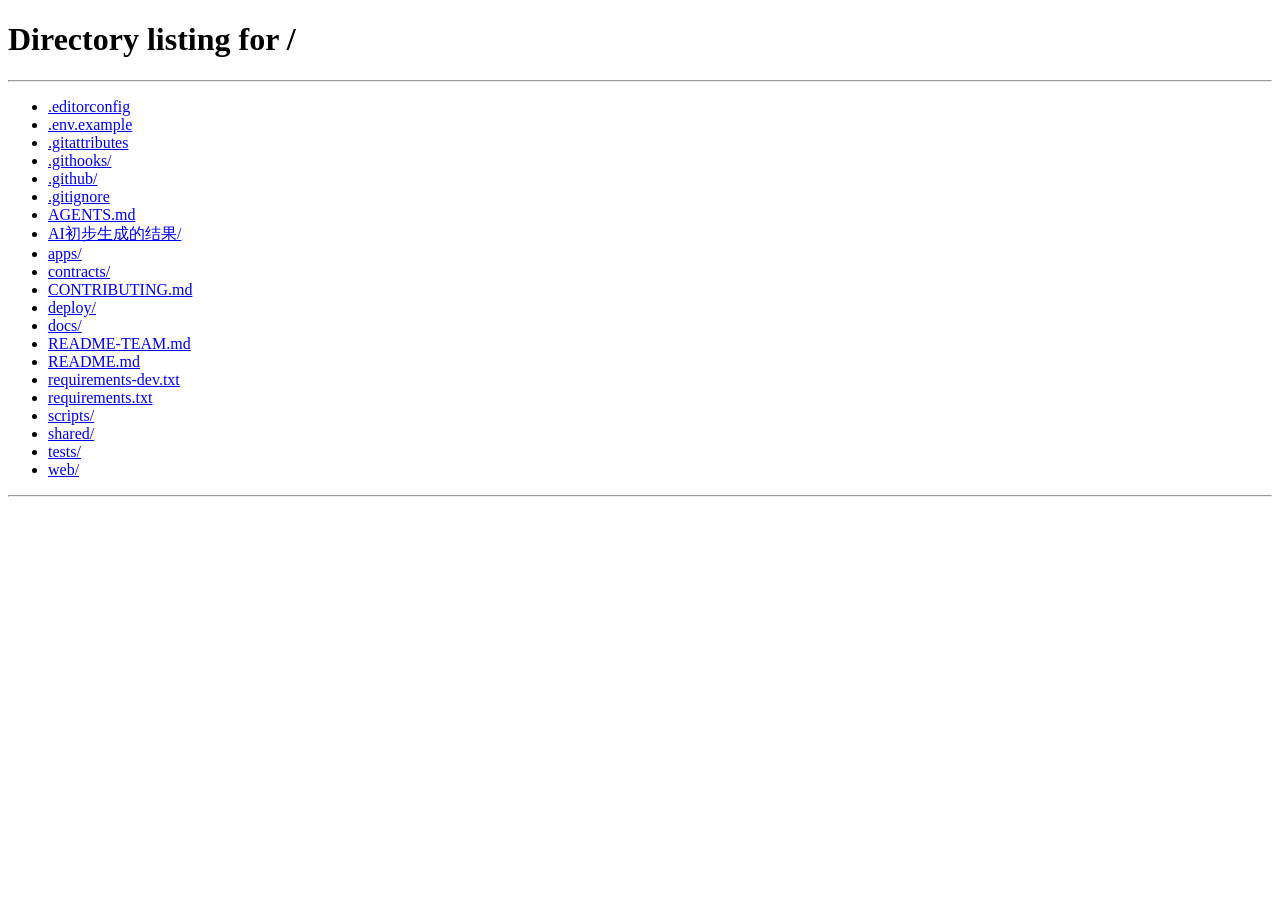
==== commit ab114484: "refactor(shared): 看板拆分为index+css+js模块，修复P2交互与统计口径问题" ====
--- a/web/dashboard.html
+++ b/web/dashboard.html
@@ -2,1298 +2,12 @@
 <html lang="zh-CN">
 <head>
 <meta charset="UTF-8">
-<meta name="viewport" content="width=device-width, initial-scale=1.0">
+<!-- 阶段2前端拆分（2026-10-06）：入口迁移到 index.html（css/ + js/ 模块化，零构建）。
+     本文件保留为旧书签/文档链接的兼容重定向。 -->
+<meta http-equiv="refresh" content="0; url=/">
 <title>工业设备智能运维平台 · 运维看板</title>
-<script src="echarts.min.js"></script>
-<style>
-:root{
-  --bg:#0b1220; --bg2:#111c30; --panel:#152238;
-  --line:#223450; --txt:#dce6f5; --dim:#8ba0c0; --cyan:#39d2ff;
-  --green:#2fd88a; --yellow:#ffc53d; --red:#ff5c5c; --orange:#ff9040;
-}
-*{box-sizing:border-box;margin:0;padding:0}
-body{background:linear-gradient(180deg,#0b1220 0%,#0d1526 100%);color:var(--txt);
-  font-family:"Microsoft YaHei","PingFang SC",sans-serif;min-height:100vh;
-  display:flex;flex-direction:column}
-button{font-family:inherit}
-#app{max-width:1200px;width:100%;margin:0 auto;padding:20px 30px 50px}
-header{display:flex;align-items:center;gap:16px;padding:14px 0;border-bottom:1px solid var(--line);flex-wrap:wrap}
-.brand{font-size:19px;font-weight:700;letter-spacing:1px}
-.brand .dot{color:var(--cyan)}
-nav{display:flex;gap:8px}
-nav button{background:transparent;border:1px solid var(--line);color:var(--dim);
-  padding:7px 18px;border-radius:6px;cursor:pointer;font-size:14px}
-nav button.active{color:var(--cyan);border-color:var(--cyan);background:rgba(57,210,255,.08)}
-.spacer{flex:1}
-.userbox{font-size:13px;color:var(--dim);display:flex;align-items:center;gap:10px}
-.userbox b{color:var(--txt)}
-.badge{background:rgba(57,210,255,.12);border:1px solid rgba(57,210,255,.4);
-  color:var(--cyan);padding:2px 10px;border-radius:999px;font-size:12px}
-#basebar{display:flex;gap:10px;align-items:center;padding:10px 0;font-size:12px;color:var(--dim);flex-wrap:wrap}
-#basebar label{display:flex;align-items:center;gap:4px}
-#basebar input{width:190px;background:var(--bg2);border:1px solid var(--line);color:var(--txt);
-  padding:4px 8px;border-radius:5px;font-family:Consolas,monospace;font-size:12px}
-section.view{display:none;animation:fadein .25s}
-section.view.active{display:block}
-@keyframes fadein{from{opacity:0}to{opacity:1}}
-.card{background:var(--panel);border:1px solid var(--line);border-radius:10px;padding:16px}
-.mt{margin-top:16px}
-.grid-2{display:grid;grid-template-columns:1fr 380px;gap:16px}
-@media(max-width:1100px){.grid-2{grid-template-columns:1fr}}
-h2.sec{font-size:15px;color:var(--dim);font-weight:600;margin-bottom:10px;letter-spacing:.5px}
-/* 统计排 */
-.stats{display:grid;grid-template-columns:repeat(4,1fr);gap:16px;margin-top:16px}
-@media(max-width:900px){.stats{grid-template-columns:repeat(2,1fr)}}
-.stat .num{font-size:34px;font-weight:700;font-family:Consolas,monospace}
-.stat .lab{font-size:13px;color:var(--dim);margin-top:2px}
-.stat .bar{height:3px;border-radius:2px;margin-top:8px}
-.c-total{color:var(--cyan)} .b-total{background:var(--cyan)}
-.c-green{color:var(--green)} .b-green{background:var(--green)}
-.c-yellow{color:var(--yellow)} .b-yellow{background:var(--yellow)}
-.c-red{color:var(--red)} .b-red{background:var(--red)}
-/* 设备列表 */
-.eq-row{display:grid;grid-template-columns:16px 1.1fr 1fr 100px 90px;gap:10px;align-items:center;
-  padding:11px 12px;border-bottom:1px solid rgba(34,52,80,.5);cursor:pointer;font-size:13px}
-.eq-row:hover{background:rgba(57,210,255,.06)}
-.eq-row.active{background:rgba(57,210,255,.12)}
-.eq-row.active:hover{background:rgba(57,210,255,.18)}
-.eq-row.selected{background:rgba(57,210,255,.15);border-left:3px solid var(--cyan)}
-.eq-row.selected:hover{background:rgba(57,210,255,.2)}
-.eq-row:last-child{border-bottom:none}
-.dot{width:10px;height:10px;border-radius:50%;display:inline-block}
-.eq-name{color:var(--dim);font-size:12px}
-.health{font-family:Consolas,monospace;font-size:14px}
-/* 预警列表 */
-.warn-item{padding:11px 12px;border-bottom:1px solid rgba(34,52,80,.5);font-size:13px}
-.warn-item:last-child{border-bottom:none}
-.risk{padding:1px 8px;border-radius:4px;font-size:12px;font-weight:600}
-.r-CRITICAL{background:rgba(255,92,92,.18);color:var(--red)}
-.r-HIGH{background:rgba(255,144,64,.18);color:var(--orange)}
-.r-MEDIUM{background:rgba(255,197,61,.15);color:var(--yellow)}
-.r-LOW{background:rgba(139,160,192,.15);color:var(--dim)}
-.w-fault{color:var(--txt);margin-top:3px}
-.w-meta{color:var(--dim);font-size:12px;margin-top:3px}
-/* 详情页 */
-.echarts-wrap{display:grid;grid-template-columns:repeat(3,1fr);gap:16px}
-@media(max-width:1100px){.echarts-wrap{grid-template-columns:1fr}}
-.chart{height:210px}
-.judge .row{display:flex;gap:10px;margin-bottom:8px;font-size:13px;flex-wrap:wrap}
-.judge .k{color:var(--dim);min-width:110px}
-.judge .v{color:var(--txt)}
-/* 注入控制台 */
-.console{display:flex;gap:12px;flex-wrap:wrap;align-items:center}
-.btn{border:none;border-radius:7px;padding:10px 18px;font-size:14px;cursor:pointer;
-  transition:.15s;display:inline-flex;align-items:center;gap:8px}
-.btn:disabled{opacity:.45;cursor:not-allowed}
-.btn-danger{background:linear-gradient(135deg,#ff5c5c,#ff2d55);color:#fff}
-.btn-danger:hover:not(:disabled){box-shadow:0 0 14px rgba(255,92,92,.5)}
-.btn-green{background:linear-gradient(135deg,#2fd88a,#1fbf75);color:#062818}
-.btn-green:hover:not(:disabled){box-shadow:0 0 14px rgba(47,216,138,.45)}
-.btn-ghost{background:transparent;border:1px solid var(--line);color:var(--dim)}
-.btn-ghost:hover:not(:disabled){color:var(--cyan);border-color:var(--cyan)}
-.btn-cyan{background:linear-gradient(135deg,#39d2ff,#1fa8e8);color:#04202e}
-.btn-purple{background:linear-gradient(135deg,#a86bff,#7a3cff);color:#fff}
-.btn-purple:hover:not(:disabled){box-shadow:0 0 14px rgba(168,107,255,.5)}
-#log{background:#0a0f1a;border:1px solid var(--line);border-radius:8px;padding:10px 12px;
-  max-height:240px;overflow-y:auto;font-family:Consolas,monospace;font-size:12px;line-height:1.7}
-.log-line{white-space:nowrap;overflow-x:auto}
-.log-t{color:var(--dim)} .log-act{color:var(--cyan)} .log-ok{color:var(--green)} .log-err{color:var(--red)}
-.log-tag{padding:1px 6px;border-radius:3px;font-size:11px;margin-right:6px}
-.tag-INFO{background:rgba(57,210,255,.2);color:#39d2ff}
-.tag-warn{background:rgba(255,200,0,.2);color:#ffc800}
-.tag-err{background:rgba(255,80,80,.2);color:#ff5050}
-.tag-succ{background:rgba(80,200,80,.2);color:#50c878}
-.tag-sys{background:rgba(120,140,160,.2);color:#8ba0c0}
-/* 工单表 */
-table{width:100%;border-collapse:collapse;font-size:13px}
-th{color:var(--dim);font-weight:600;text-align:left;padding:9px 10px;border-bottom:1px solid var(--line);
-  font-size:12px;letter-spacing:.5px}
-td{padding:10px;border-bottom:1px solid rgba(34,52,80,.5)}
-tr.order-row{cursor:pointer}
-tr.order-row:hover{background:rgba(57,210,255,.05)}
-tr.expand td{background:rgba(11,18,32,.6)}
-.pill{padding:2px 10px;border-radius:999px;font-size:12px;white-space:nowrap}
-.s-PENDING_CONFIRMATION{background:rgba(255,197,61,.15);color:var(--yellow)}
-.s-PENDING_ASSIGNMENT{background:rgba(57,210,255,.13);color:var(--cyan)}
-.s-PENDING_ACCEPTANCE{background:rgba(57,210,255,.13);color:var(--cyan)}
-.s-PENDING_MAINTENANCE{background:rgba(139,160,192,.15);color:var(--dim)}
-.s-MAINTAINING{background:rgba(255,92,92,.15);color:var(--red)}
-.s-WAITING_PARTS{background:rgba(255,144,64,.15);color:var(--orange)}
-.s-PENDING_INSPECTION{background:rgba(255,144,64,.15);color:var(--orange)}
-.s-COMPLETED{background:rgba(47,216,138,.15);color:var(--green)}
-.s-CANCELLED{background:rgba(139,160,192,.12);color:var(--dim)}
-.prio{font-family:Consolas,monospace;font-weight:700}
-.p-P1{color:var(--red)} .p-P2{color:var(--orange)} .p-P3{color:var(--yellow)} .p-P4{color:var(--dim)}
-.ops{display:flex;gap:8px;flex-wrap:wrap;align-items:center;margin-top:8px}
-.opform{display:flex;gap:8px;flex-wrap:wrap;align-items:center;margin-top:10px;font-size:13px}
-.opform input,.opform select{background:var(--bg2);border:1px solid var(--line);color:var(--txt);
-  padding:6px 8px;border-radius:6px;font-size:13px}
-.opform input{width:200px} .opform select{width:150px}
-.mini{font-size:12px;color:var(--dim)}
-.empty{padding:26px;text-align:center;color:var(--dim);font-size:13px}
-/* 状态流转时间线 */
-.timeline{display:flex;align-items:center;gap:8px;margin:10px 0}
-.timeline-node{flex:1;text-align:center;padding:6px 4px;border-radius:4px;background:#1a2235;font-size:11px;color:#6b7a94}
-.timeline-node.active{background:rgba(255,165,0,.2);color:#ffa500;border:1px solid #ffa500}
-.timeline-node.done{background:rgba(80,200,120,.2);color:#50c878;border:1px solid #50c878}
-.timeline-node.cancelled{background:rgba(255,80,80,.2);color:#ff5050;border:1px solid #ff5050}
-/* 预警卡片美化 */
-#eq-warn-card{padding:12px;border-radius:8px;background:linear-gradient(135deg,rgba(30,40,60,.8),rgba(20,30,50,.9))}
-/* 登录 */
-#view-login{display:none;align-items:center;justify-content:center;flex:1;padding:40px 20px}
-#view-login.active{display:flex}
-.login-card{width:420px;padding:32px 36px;background:linear-gradient(135deg,rgba(21,34,56,.95),rgba(17,28,48,.98));
-  box-shadow:0 8px 32px rgba(0,0,0,.3),0 0 0 1px rgba(57,210,255,.1);border-color:rgba(57,210,255,.15)}
-.login-card h1{font-size:22px;margin-bottom:8px;text-align:center}
-.login-card .sub{color:var(--dim);font-size:13px;margin-bottom:24px;text-align:center;line-height:1.5}
-.field{margin-bottom:22px;display:flex;flex-direction:column}
-.field label{display:block;font-size:13px;color:var(--dim);margin-bottom:8px;font-weight:500;letter-spacing:.3px}
-.field input{width:100%;background:var(--bg2);border:1px solid var(--line);color:var(--txt);
-  padding:11px 14px;border-radius:8px;font-size:14px;transition:border-color .2s}
-.field input:focus{outline:none;border-color:var(--cyan)}
-.quick{display:grid;grid-template-columns:repeat(2,1fr);gap:10px;margin:8px 0 24px}
-.quick button{background:transparent;border:1px solid var(--line);color:var(--txt);
-  padding:10px 14px;border-radius:8px;font-size:13px;cursor:pointer;transition:all .2s;
-  text-align:left;line-height:1.5;font-weight:500}
-.quick button:hover{color:var(--cyan);border-color:var(--cyan);background:rgba(57,210,255,.08);
-  transform:translateY(-1px);box-shadow:0 2px 12px rgba(57,210,255,.2)}
-#login-btn{width:100%;justify-content:center;margin-top:12px;padding:12px;font-size:15px;
-  box-shadow:0 4px 16px rgba(57,210,255,.25)}
-#login-btn:hover{box-shadow:0 6px 24px rgba(57,210,255,.4)}
-.login-err{color:var(--red);font-size:13px;min-height:20px;margin-top:10px;text-align:center}
-/* toast */
-#toasts{position:fixed;top:18px;right:18px;z-index:99;display:flex;flex-direction:column;gap:8px}
-.toast{padding:11px 16px;border-radius:8px;font-size:13px;color:#fff;min-width:240px;
-  box-shadow:0 6px 24px rgba(0,0,0,.4);animation:fadein .2s}
-.toast.ok{background:rgba(31,191,117,.92)} .toast.err{background:rgba(255,62,62,.92)}
-.toast.info{background:rgba(57,150,255,.92)}
-footer{margin-top:26px;text-align:center;color:#54627d;font-size:12px}
-kbd{background:var(--bg2);border:1px solid var(--line);border-radius:4px;padding:0 5px;font-size:11px}
-/* 设备预警卡片 */
-.eq-warn-grid{display:grid;grid-template-columns:auto 1fr;gap:10px 16px;font-size:13px}
-.eq-warn-grid .k{color:var(--dim)}
-/* 全局状态栏 */
-.status-bar{display:flex;align-items:center;gap:8px;padding:5px 12px;
-  background:rgba(57,210,255,.08);border:1px solid rgba(57,210,255,.2);
-  border-radius:20px;font-size:12px;color:var(--cyan);animation:pulse 2s infinite}
-.status-dot{width:8px;height:8px;border-radius:50%;background:var(--cyan);
-  animation:blink 1s infinite}
-@keyframes blink{0%,100%{opacity:1}50%{opacity:.3}}
-@keyframes pulse{0%,100%{box-shadow:0 0 0 0 rgba(57,210,255,.4)}50%{box-shadow:0 0 0 6px rgba(57,210,255,0)}}
-</style>
 </head>
- <body>
- <div id="loading-bar" style="display:none;position:fixed;top:0;left:0;width:100%;height:3px;background:var(--cyan);z-index:9999"></div>
- <div id="app">
-  <header>
-    <div class="brand">工业设备智能运维平台<span class="dot"> · </span>运维看板</div>
-    <nav id="nav">
-      <button data-view="dashboard" class="active">首页看板</button>
-      <button data-view="orders">维修工单</button>
-    </nav>
-    <div class="spacer"></div>
-    <div style="display:flex;align-items:center;gap:10px">
-      <div id="status-bar" class="status-bar" style="display:none">
-        <div class="status-dot"></div>
-        <span id="status-text">就绪</span>
-      </div>
-      <button class="btn btn-purple" id="global-demo-btn" style="padding:6px 14px;font-size:12px;display:none"
-        onclick="runDemo()" title="一键演示全链路：注入异常→预警→自动建单">🎬 一键演示</button>
-      <div class="userbox" id="userbox" style="display:none">
-        <span><b id="u-name"></b> <span class="badge" id="u-role"></span></span>
-        <button class="btn btn-ghost" style="padding:5px 12px;font-size:12px" onclick="logout()">退出</button>
-      </div>
-    </div>
-  </header>
-
-  <div id="basebar">
-    <label>A 设备监测<input id="base-a" value="http://127.0.0.1:8101"></label>
-    <label>B 故障预警<input id="base-b" value="http://127.0.0.1:8102"></label>
-    <label>C 维修工单<input id="base-c" value="http://127.0.0.1:8103"></label>
-    <label>D 身份通知<input id="base-d" value="http://127.0.0.1:8104"></label>
-    <span class="mini">服务运行：<kbd>powershell -File scripts\start_all.ps1</kbd></span>
-  </div>
-
-  <!-- 登录视图 -->
-  <section class="view" id="view-login">
-    <div class="card login-card">
-      <h1>登录运维看板</h1>
-      <div class="sub">工业设备智能运维与预测性维护系统 · 请使用种子账号登录</div>
-      <div class="quick">
-        <button onclick="fillUser('USER-D-001')" title="SYSTEM_ADMIN · ADMIN_ALL 全部权限（确认/派单/验收/取消）">系统管理员 USER-D-001</button>
-        <button onclick="fillUser('USER-C-002')" title="MAINTENANCE_ENGINEER · 接单/开始维修/提交验收">工程师 USER-C-002</button>
-        <button onclick="fillUser('USER-A-001')" title="EQUIPMENT_OPERATOR · 设备与遥测读写，工单只读">操作员 USER-A-001</button>
-        <button onclick="fillUser('USER-C-003')" title="WAREHOUSE_MANAGER · 备件审批/发放（SPARE_APPROVE/SPARE_ISSUE）">仓管员 USER-C-003</button>
-        <button onclick="fillUser('USER-B-001')" title="WARNING_ANALYST · 预警查阅与确认（WARNING_READ/WARNING_ACKNOWLEDGE）">预警分析师 USER-B-001</button>
-        <button onclick="fillUser('USER-C-001')" title="MAINTENANCE_SUPERVISOR · 工单确认/派单/取消/验收（无 ADMIN_ALL）">维修主管 USER-C-001</button>
-        <button onclick="fillUser('USER-C-004')" title="INSPECTOR · 工单验收（WORK_ORDER_INSPECT）">验收员 USER-C-004</button>
-      </div>
-      <div class="field"><label>用户名</label><input id="login-user" placeholder="USER-D-001"></div>
-      <div class="field"><label>密码</label><input id="login-pass" type="password" placeholder="demo123456"></div>
-      <button class="btn btn-cyan" id="login-btn" onclick="login()">登录</button>
-      <div class="login-err" id="login-err"></div>
-    </div>
-  </section>
-
-  <!-- 首页看板 -->
-  <section class="view" id="view-dashboard">
-    <div class="stats">
-      <div class="card stat"><div class="num c-total" id="st-total">--</div><div class="lab">设备总数</div><div class="bar b-total"></div></div>
-      <div class="card stat"><div class="num c-green" id="st-green">--</div><div class="lab">正常运转</div><div class="bar b-green"></div></div>
-      <div class="card stat"><div class="num c-yellow" id="st-warn">--</div><div class="lab">预警中</div><div class="bar b-yellow"></div></div>
-      <div class="card stat"><div class="num c-red" id="st-fix">--</div><div class="lab">维修中</div><div class="bar b-red"></div></div>
-    </div>
-    <div class="grid-2 mt">
-      <div class="card">
-        <h2 class="sec">设备健康状态列表 <span class="mini">（点击设备查看详情与数据注入）</span></h2>
-        <div id="eq-list"><div class="empty">加载中…</div></div>
-      </div>
-      <div class="card">
-        <h2 class="sec">今日预警</h2>
-        <div id="warn-list"><div class="empty">加载中…</div></div>
-      </div>
-    </div>
-  </section>
-
-  <!-- 设备详情 -->
-  <section class="view" id="view-equipment">
-    <div class="card" style="display:flex;align-items:center;gap:16px;margin-top:16px;flex-wrap:wrap">
-      <button class="btn btn-ghost" onclick="showView('dashboard')">← 返回看板</button>
-      <div><b id="eq-title"></b> <span class="mini" id="eq-sub"></span></div>
-      <div style="margin-left:auto;display:flex;align-items:center;gap:18px">
-        <span class="mini">设备状态</span>
-        <b id="eq-status" style="font-size:15px">--</b>
-        <span style="width:1px;height:22px;background:var(--line)"></span>
-        <span class="mini">健康度</span>
-        <b id="eq-health" class="health" style="font-size:18px">--</b>
-      </div>
-      <button class="btn btn-cyan" style="padding:7px 14px;font-size:13px;margin-left:auto"
-        onclick="refreshEquipmentDetail();loadTelemetry(true)">刷新</button>
-    </div>
-    <div id="eq-warn-card" class="card mt" style="display:none"></div>
-    <div class="echarts-wrap mt">
-      <div class="card"><h2 class="sec">温度趋势 ℃</h2><div class="chart" id="chart-temp"></div></div>
-      <div class="card"><h2 class="sec">振动趋势 mm·s⁻¹</h2><div class="chart" id="chart-vib"></div></div>
-      <div class="card"><h2 class="sec">电流趋势 A</h2><div class="chart" id="chart-curr"></div></div>
-    </div>
-    <div class="grid-2 mt">
-      <div class="card">
-        <h2 class="sec">系统判断</h2>
-        <div class="judge" id="judge"><div class="empty">加载中…</div></div>
-      </div>
-      <div class="card">
-        <h2 class="sec">模拟数据注入控制台 <span class="mini">（第十章演示剧本）</span><button class="btn" style="background:#9b59b6;margin-left:10px" onclick="runDemo()">🎬 一键演示</button></h2>
-        <div class="console">
-          <button class="btn btn-danger" id="btn-abnormal" onclick="injectData('abnormal')">
-            ⚠ 注入异常（严重）</button>
-          <button class="btn btn-green" id="btn-normal" onclick="injectData('normal')">
-            ✓ 恢复正常数据</button>
-          <span class="mini">异常=96.7℃/9.8/18.3A · 正常=65.2℃/3.4/11.7A</span>
-        </div>
-        <div class="ops mt"><span class="mini" id="inject-hint">注入 → 评估 → 预警 → 自动建单，全链路实时可见</span></div>
-        <h2 class="sec" style="margin-top:14px">操作日志</h2>
-        <div id="log"><div class="log-line log-t">等待操作…</div></div>
-      </div>
-    </div>
-  </section>
-
-  <!-- 工单列表 -->
-  <section class="view" id="view-orders">
-    <div class="card mt" style="margin-top:16px">
-      <div style="display:flex;align-items:center;justify-content:space-between;margin-bottom:12px;flex-wrap:wrap">
-        <h2 class="sec" style="margin-bottom:0">维修工单 <span class="mini">（点击行展开操作，按钮按登录角色权限渲染）</span></h2>
-        <button class="btn btn-cyan" style="padding:7px 18px;font-size:13px" onclick="showCreateOrderForm()">+ 创建维修工单</button>
-      </div>
-      <div id="create-order-form" class="opform" style="display:none;margin-bottom:16px;padding:16px;background:rgba(57,210,255,.05);border-radius:8px;border:1px solid rgba(57,210,255,.2)">
-        <div style="display:flex;gap:10px;flex-wrap:wrap;align-items:center">
-          <select id="new-eq" style="width:180px"><option value="">选择设备...</option></select>
-          <input id="new-title" placeholder="工单标题" style="flex:1;min-width:200px">
-          <input id="new-priority" list="priority-list" placeholder="优先级" style="width:100px" value="P2">
-          <datalist id="priority-list"><option>P1<option>P2<option>P3<option>P4</datalist>
-          <button class="btn btn-cyan" style="padding:8px 20px;font-size:13px" onclick="createNewOrder()">创建工单</button>
-          <button class="btn btn-ghost" style="padding:8px 14px;font-size:13px" onclick="hideCreateOrderForm()">取消</button>
-        </div>
-      </div>
-      <table>
-        <thead><tr><th>工单号</th><th>设备</th><th>优先级</th><th>状态</th><th>预警编号</th><th>创建时间</th><th>v</th></tr></thead>
-        <tbody id="orders-body"><tr><td colspan="7"><div class="empty">加载中…</div></td></tr></tbody>
-      </table>
-    </div>
-  </section>
-
-  <footer>工业设备智能运维与预测性维护系统 · A 设备监测 → B 故障预警 → C 维修工单 → D 身份通知 闭环演示</footer>
-</div>
-<div id="toasts"></div>
-
-<script>
-"use strict";
-/* ================= 配置与状态 ================= */
-const INTERNAL_TOKEN = "dev-internal-token-change-me";
-const REFRESH_MS = 5000;
-const state = {
-  token: localStorage.getItem("ims_token") || "",
-  user: JSON.parse(localStorage.getItem("ims_user") || "null"),
-  equipment: [], warnings: [], orders: [],
-  healthMap: {},            // equipmentId -> {score, riskLevel, fault, action, warningId, status}
-  latestEvaluation: {},     // equipmentId -> 最近一次注入评估结果（优先级高于 healthMap，避免被旧预警数据覆盖）
-  openEq: null, expandedOrder: null,
-  charts: {}, chartOk: false, chartData: [],
-  telemetrySeen: new Set(),   // 已渲染样本 sampleId，用于图表增量追加
-  _openForm: null,            // 填写中的工单操作表单 {orderId, action, values}
-  timer: null, view: "dashboard", lastFetch: 0,
-};
-const STATUS_ZH = {
-  PENDING_CONFIRMATION:"待确认", PENDING_ASSIGNMENT:"待分配", PENDING_ACCEPTANCE:"待接单",
-  PENDING_MAINTENANCE:"待维修", MAINTAINING:"维修中", WAITING_PARTS:"等待备件",
-  PENDING_INSPECTION:"待验收", COMPLETED:"已完成", CANCELLED:"已取消",
-};
-const EQ_STATUS_ZH = {
-  RUNNING:"运行中", STOPPED:"已停止", TRIAL_RUNNING:"试运行",
-  MAINTAINING:"维修中", UNKNOWN:"未知", OFFLINE:"离线",
-};
-const EQ_STATUS_COLOR = {
-  RUNNING:"var(--green)", STOPPED:"#6b7a94", TRIAL_RUNNING:"var(--yellow)",
-  MAINTAINING:"var(--red)",
-};
-const TRANSITIONS = {
-  PENDING_CONFIRMATION:["CONFIRM","CANCEL"],
-  PENDING_ASSIGNMENT:["ASSIGN","CANCEL"],
-  PENDING_ACCEPTANCE:["ASSIGN","ACCEPT","CANCEL"],
-  PENDING_MAINTENANCE:["START"],
-  MAINTAINING:["WAIT_FOR_PARTS","SUBMIT_FOR_INSPECTION"],
-  WAITING_PARTS:["RESUME"],
-  PENDING_INSPECTION:["PASS_INSPECTION","REJECT_INSPECTION"],
-  COMPLETED:[], CANCELLED:[],
-};
-const ACTION_META = {
-  CONFIRM:             {label:"确认工单", perm:"WORK_ORDER_CONFIRM",  kind:"cyan"},
-  ASSIGN:              {label:"派单",     perm:"WORK_ORDER_ASSIGN",   kind:"cyan", form:"assign"},
-  ACCEPT:              {label:"接单",     perm:"WORK_ORDER_ACCEPT",   kind:"cyan"},
-  START:               {label:"开始维修", perm:"WORK_ORDER_MAINTAIN", kind:"green"},
-  WAIT_FOR_PARTS:      {label:"等待备件", perm:"WORK_ORDER_MAINTAIN", kind:"ghost"},
-  RESUME:              {label:"恢复维修", perm:"WORK_ORDER_MAINTAIN", kind:"green"},
-  SUBMIT_FOR_INSPECTION:{label:"提交验收", perm:"WORK_ORDER_MAINTAIN", kind:"green", form:"submit"},
-  PASS_INSPECTION:     {label:"验收通过", perm:"WORK_ORDER_INSPECT",  kind:"green"},
-  REJECT_INSPECTION:   {label:"验收驳回", perm:"WORK_ORDER_INSPECT",  kind:"danger", form:"reject"},
-  CANCEL:              {label:"取消工单", perm:"WORK_ORDER_CANCEL",   kind:"ghost", form:"cancel"},
-};
-
-/* ================= 工具 ================= */
-function uuidv4(){
-  if (window.crypto && crypto.randomUUID) return crypto.randomUUID();
-  return "xxxxxxxx-xxxx-4xxx-yxxx-xxxxxxxxxxxx".replace(/[xy]/g, c => {
-    const r = Math.random()*16|0; return (c==="x" ? r : (r&0x3|0x8)).toString(16);
-  });
-}
-function nowIso(){ return new Date().toISOString(); }
-function hhmmss(){ return new Date().toTimeString().slice(0,8); }
-function base(svc){ return document.getElementById("base-" + svc).value.trim().replace(/\/+$/,""); }
-function $(id){ return document.getElementById(id); }
-function esc(s){
-  return String(s == null ? "" : s).replace(/[&<>"']/g,
-    c => ({"&":"&amp;","<":"&lt;",">":"&gt;",'"':"&quot;","'":"&#39;"}[c]));
-}
-function toast(msg, type){
-  const el = document.createElement("div");
-  el.className = "toast " + (type || "info"); el.textContent = msg;
-  $("toasts").appendChild(el);
-  setTimeout(() => el.remove(), 4200);
-}
-function log(action, detail, ok){
-  const box = $("log");
-  if (box.querySelector(".log-t") && box.children.length === 1
-      && box.textContent.startsWith("等待操作")) box.innerHTML = "";
-  const type = ok === false ? "err" : ok === true ? "succ" : "INFO";
-  const tagCls = type === "INFO" ? "tag-INFO" : "tag-" + type;
-  const line = document.createElement("div");
-  line.className = "log-line";
-  line.innerHTML = `[${hhmmss()}] <span class="log-tag ${tagCls}">${type}</span>` +
-    `<span class="log-act">${esc(action)}</span> ${esc(detail || "")}`;
-  box.prepend(line);
-  while (box.children.length > 60) box.lastChild.remove();
-}
-async function api(svc, path, opts){
-   document.getElementById("loading-bar").style.display = "block";
-   try {
-     opts = opts || {};
-     const url = base(svc) + path;
-     const headers = Object.assign({"Content-Type":"application/json"}, opts.headers || {});
-     if (state.user && state.user.userId) headers["X-User-Id"] = state.user.userId;
-     console.log(`[api] ${opts.method || "GET"} ${url}`,
-       "userId=" + (state.user && state.user.userId),
-       "token=" + (state.token ? "有(" + state.token.slice(0, 8) + "...)" : "无"),
-       "headers=" + JSON.stringify(headers));
-     let resp;
-     try {
-       resp = await fetch(url, {
-         method: opts.method || "GET", headers, body: opts.body ? JSON.stringify(opts.body) : undefined,
-       });
-     } catch (e) {
-       console.error("[api] 网络/跨域失败:", url, e);
-       throw new Error("无法连接 " + url.replace(/^https?:\/\//, "").split("/")[0] +
-         "（跨域被拦截或服务未就绪，请检查该服务 CORS 与状态）：" + e.message);
-     }
-     console.log("[api] <- HTTP " + resp.status + " " + url);
-     let data = null;
-     try { data = await resp.json(); } catch (e) { /* 无响应体 */ }
-     if (!resp.ok) {
-       const msg = (data && (data.message || data.code)) ? (data.message || data.code) : ("HTTP " + resp.status);
-       throw new Error(msg);
-     }
-     return data;
-   } finally {
-     document.getElementById("loading-bar").style.display = "none";
-   }
- }
-function authHeaders(){
-  const h = {};
-  if (state.token) h["Authorization"] = "Bearer " + state.token;
-  return h;
-}
-function internalHeaders(){
-  return {"X-Internal-Token": INTERNAL_TOKEN, "X-Trace-Id": uuidv4()};
-}
-
-/* ================= 登录 ================= */
-function fillUser(uid){
-  $("login-user").value = uid; $("login-pass").value = "demo123456"; $("login-err").textContent = "";
-}
-async function login(){
-  const username = $("login-user").value.trim();
-  const password = $("login-pass").value;
-  const btn = $("login-btn"); btn.disabled = true; btn.textContent = "登录中…";
-  try {
-    const data = await api("d", "/api/v1/auth/login", {
-      method:"POST", body:{username, password},
-    });
-    state.token = data.accessToken;
-    state.user = data.user;
-    localStorage.setItem("ims_token", state.token);
-    localStorage.setItem("ims_user", JSON.stringify(state.user));
-    enterApp();
-  } catch (e) {
-    $("login-err").textContent = "登录失败：" + e.message;
-  } finally {
-    btn.disabled = false; btn.textContent = "登录";
-  }
-}
-function logout(){
-  state.token = ""; state.user = null;
-  localStorage.removeItem("ims_token"); localStorage.removeItem("ims_user");
-  stopPolling();
-  const warnCard = $("eq-warn-card");
-  if (warnCard) warnCard.style.display = "none";
-  hideStatus();
-  $("global-demo-btn").style.display = "none";
-  showView("login");
-  $("userbox").style.display = "none";
-}
-function enterApp(){
-  $("login-err").textContent = "";
-  $("userbox").style.display = "flex";
-  $("global-demo-btn").style.display = "inline-flex";
-  $("u-name").textContent = state.user.displayName;
-  $("u-role").textContent = (state.user.roleCodes || [])[0] || state.user.userId;
-  showView("dashboard");
-  refreshDashboard(true);
-  startPolling();
-}
-function showStatus(text){
-  const bar = $("status-bar");
-  if (!text) { bar.style.display = "none"; return; }
-  bar.style.display = "flex";
-  $("status-text").textContent = text;
-}
-function hideStatus(){
-  $("status-bar").style.display = "none";
-}
-
-/* ================= 视图切换 ================= */
-function showView(name){
-  state.view = name;
-  document.querySelectorAll("section.view").forEach(v => v.classList.remove("active"));
-  $("view-" + name).classList.add("active");
-  document.querySelectorAll("#nav button").forEach(b =>
-    b.classList.toggle("active", b.dataset.view === name ||
-      (name === "equipment" && b.dataset.view === "dashboard")));
-  if (name === "login") {
-    const warnCard = $("eq-warn-card");
-    if (warnCard) warnCard.style.display = "none";
-  }
-  if (name === "dashboard") refreshDashboard(true);
-  if (name === "orders") refreshOrders(true);
-}
-document.querySelectorAll("#nav button").forEach(b =>
-  b.addEventListener("click", () => showView(b.dataset.view)));
-
-/* ================= 看板 ================= */
-function equipmentLight(eq){
-  const latest = state.latestEvaluation[eq.equipmentId];
-  if (latest) {
-    const s = Number(latest.score);
-    if (Number.isFinite(s) && (s > 70 || latest.riskLevel === "LOW" || latest.riskLevel === "NORMAL")) {
-      return "green";
-    }
-    return "yellow";
-  }
-  const h = state.healthMap[eq.equipmentId];
-  if (eq.currentStatus === "MAINTAINING") return "red";
-  if (h) {
-    // 已解决的预警不计入预警中
-    if (h.status === "RESOLVED" || h.status === "CLOSED") return "green";
-    const s = Number(h.score);
-    if (Number.isFinite(s) && (s > 70 || h.riskLevel === "LOW" || h.riskLevel === "NORMAL")) {
-      return "green";
-    }
-    return "yellow";
-  }
-  if (eq.currentStatus === "STOPPED" || eq.currentStatus === "TRIAL_RUNNING") return "gray";
-  return "green";
-}
-const LIGHT_COLOR = {green:"var(--green)", yellow:"var(--yellow)", red:"var(--red)", gray:"#6b7a94"};
-async function refreshDashboard(withList){
-  try {
-    const [eqPage, warnPage] = await Promise.all([
-      api("a", "/api/v1/equipment?pageSize=100", {headers: authHeaders()}),
-      api("b", "/api/v1/warnings?pageSize=100", {headers: authHeaders()}),
-    ]);
-    state.equipment = eqPage.items || [];
-    state.warnings = warnPage.items || [];
-    console.log("[refreshDashboard] 设备=" + state.equipment.length + " 条, 预警=" + state.warnings.length + " 条");
-    state.healthMap = {};
-    for (const w of state.warnings) {
-      const t = w.warningAt ? new Date(w.warningAt).getTime() : 0;
-      const cur = state.healthMap[w.equipmentId];
-      if (!cur || t >= cur._t) {
-        state.healthMap[w.equipmentId] = {
-          score: w.healthScore, riskLevel: w.riskLevel,
-          fault: w.suspectedFault, action: w.recommendedAction,
-          warningId: w.warningId, status: w.status, _t: t,
-        };
-      }
-    }
-    let green = 0, warn = 0, fix = 0;
-    for (const eq of state.equipment) {
-      const light = equipmentLight(eq);
-      if (light === "green") green++;
-      else if (light === "yellow") warn++;
-      else if (light === "red") fix++;
-    }
-    $("st-total").textContent = state.equipment.length;
-    $("st-green").textContent = green;
-    $("st-warn").textContent = warn;
-    $("st-fix").textContent = fix;
-    renderEquipmentList();
-    renderWarningList();
-    state.lastFetch = Date.now();
-  } catch (e) {
-    console.error("[refreshDashboard] 数据刷新失败:", e);
-    toast("看板数据刷新失败：" + e.message, "err");
-  }
-}
-function renderEquipmentList(){
-  const box = $("eq-list"); box.innerHTML = "";
-  if (!state.equipment.length) { box.innerHTML = '<div class="empty">无设备数据</div>'; return; }
-  for (const eq of state.equipment) {
-    const light = equipmentLight(eq);
-    const latest = state.latestEvaluation[eq.equipmentId];
-    const h = latest || state.healthMap[eq.equipmentId];
-    const row = document.createElement("div");
-    row.className = "eq-row";
-    if (state.openEq === eq.equipmentId) row.classList.add("selected");
-    const statusZh = EQ_STATUS_ZH[eq.currentStatus] || eq.currentStatus;
-    row.innerHTML =
-      `<span class="dot" style="background:${LIGHT_COLOR[light]};box-shadow:0 0 8px ${LIGHT_COLOR[light]}"></span>` +
-      `<span><b>${esc(eq.equipmentId)}</b><div class="eq-name">${esc(eq.name)}</div></span>` +
-      `<span class="mini">${esc(eq.productionLineId)} · ${esc(statusZh)}</span>` +
-      `<span class="health">${h ? esc(h.score) : "--"}</span>` +
-      `<span class="mini">健康度</span>`;
-    row.onclick = () => openEquipment(eq.equipmentId);
-    box.appendChild(row);
-  }
-}
-function renderWarningList(){
-  const box = $("warn-list"); box.innerHTML = "";
-  if (!state.warnings.length) { box.innerHTML = '<div class="empty">暂无预警记录</div>'; return; }
-  state.warnings.slice(0, 12).forEach(w => {
-    const div = document.createElement("div");
-    div.className = "warn-item";
-    div.innerHTML =
-      `<div><span class="risk r-${esc(w.riskLevel)}">${esc(w.riskLevel)}</span> ` +
-      `<b>${esc(w.equipmentId)}</b> <span class="mini">${esc((w.warningAt || "").replace("T"," ").replace("Z",""))}</span></div>` +
-      `<div class="w-fault">${esc(w.suspectedFault)}</div>` +
-      `<div class="w-meta">${esc(w.warningId)} · ${esc(w.status)} · 健康度 ${esc(w.healthScore)}</div>`;
-    box.appendChild(div);
-  });
-}
-
-/* ================= 设备详情 ================= */
-async function openEquipment(eqId){
-  state.openEq = eqId;
-  state.chartData = []; state.telemetrySeen = new Set();   // 切换设备：图表重新加载
-  showView("equipment");
-  await refreshEquipmentDetail();
-  await loadTelemetry(true);
-}
-async function refreshEquipmentDetail(){
-  if (!state.openEq) return;
-  try {
-    const [eq, warnPage] = await Promise.all([
-      api("a", "/api/v1/equipment/" + state.openEq, {headers: authHeaders()}),
-      api("b", "/api/v1/warnings?equipmentId=" + state.openEq + "&pageSize=1", {headers: authHeaders()}),
-    ]);
-    $("eq-title").textContent = eq.equipmentId + " " + (eq.name || "");
-    $("eq-sub").textContent = `${eq.productionLineId || ""} · ${eq.location || ""}`;
-    const statusEl = $("eq-status");
-    statusEl.textContent = EQ_STATUS_ZH[eq.currentStatus] || eq.currentStatus;
-    statusEl.style.color = EQ_STATUS_COLOR[eq.currentStatus] || "var(--dim)";
-    const w = (warnPage.items || [])[0];
-    $("eq-health").textContent = w ? (w.healthScore == null ? "--" : w.healthScore) : "--";
-    const box = $("judge");
-    if (!w) {
-      box.innerHTML = '<div class="empty">暂无预警，设备运行正常</div>';
-    } else {
-      box.innerHTML =
-        `<div class="row"><span class="k">最近预警</span><span class="v"><span class="risk r-${esc(w.riskLevel)}">${esc(w.riskLevel)}</span> ${esc(w.warningId)} · ${esc(w.status)}</span></div>` +
-        `<div class="row"><span class="k">健康度</span><span class="v health" style="font-size:20px">${esc(w.healthScore)}</span></div>` +
-        `<div class="row"><span class="k">系统判断（疑似故障）</span><span class="v">${esc(w.suspectedFault)}</span></div>` +
-        `<div class="row"><span class="k">建议措施</span><span class="v">${esc(w.recommendedAction)}</span></div>`;
-    }
-    renderEqWarnCard(w);
-  } catch (e) {
-    toast("设备详情加载失败：" + e.message, "err");
-  }
-}
-function renderEqWarnCard(w){
-  const card = $("eq-warn-card");
-  if (!card) return;
-  if (!w) { card.style.display = "none"; return; }
-  card.style.display = "block";
-  const riskColor = {CRITICAL:"#ff5050", HIGH:"#ffa500", MEDIUM:"#ffc800", LOW:"#50c878"}[w.riskLevel] || "";
-  card.style.borderLeft = riskColor ? `4px solid ${riskColor}` : "";
-  card.innerHTML =
-    `<h2 class="sec">当前预警详情 <span class="mini">（B 故障预警服务）</span></h2>` +
-    `<div class="judge">` +
-      `<div class="row"><span class="k">预警编号</span><span class="v"><b>${esc(w.warningId)}</b></span></div>` +
-      `<div class="row"><span class="k">风险等级</span><span class="v"><span class="risk r-${esc(w.riskLevel)}">${esc(w.riskLevel)}</span></span></div>` +
-      `<div class="row"><span class="k">健康度</span><span class="v health" style="font-size:18px">${esc(w.healthScore)}</span></div>` +
-      `<div class="row"><span class="k">疑似故障</span><span class="v">${esc(w.suspectedFault)}</span></div>` +
-      `<div class="row"><span class="k">建议措施</span><span class="v">${esc(w.recommendedAction)}</span></div>` +
-      `<div class="row"><span class="k">预警时间</span><span class="v">${esc((w.warningAt || "").replace("T", " ").replace("Z", ""))}</span></div>` +
-      `<div class="row"><span class="k">状态</span><span class="v">${esc(w.status)}</span></div>` +
-    `</div>`;
-}
-function chartOption(title, unit){
-  let ml = [];
-  if (title === "温度") {
-    ml = [
-      {yAxis:80,lineStyle:{color:"red",type:"dashed",width:1},label:{show:true,formatter:"高温{c}"}},
-      {yAxis:50,lineStyle:{color:"blue",type:"dashed",width:1},label:{show:true,formatter:"低温{c}"}},
-    ];
-  } else if (title === "振动") {
-    ml = [{yAxis:6,lineStyle:{color:"red",type:"dashed",width:1},label:{show:true,formatter:"阈值{c}"}}];
-  } else if (title === "电流") {
-    ml = [{yAxis:20,lineStyle:{color:"red",type:"dashed",width:1},label:{show:true,formatter:"阈值{c}"}}];
-  }
-  return {
-    grid:{left:44,right:14,top:26,bottom:26},
-    tooltip:{trigger:"axis"},
-    xAxis:{type:"category",data:[],axisLabel:{color:"#8ba0c0",fontSize:10,rotate:28}},
-    yAxis:{type:"value",name:unit,nameTextStyle:{color:"#8ba0c0"},axisLabel:{color:"#8ba0c0"}},
-    series:[{type:"line",data:[],smooth:true,symbol:"none",
-      lineStyle:{color:"#39d2ff",width:2},
-      areaStyle:{color:new echarts.graphic.LinearGradient(0,0,0,1,
-        [{offset:0,color:"rgba(57,210,255,.35)"},{offset:1,color:"rgba(57,210,255,0)"}])},
-      markLine:ml.length ? {data:ml} : undefined}],
-  };
-}
-function ensureCharts(){
-  if (state.chartOk || typeof echarts === "undefined") return;
-  state.chartOk = true;
-  const defs = [["chart-temp","温度","℃"],["chart-vib","振动","mm/s"],["chart-curr","电流","A"]];
-  for (const [id, name, unit] of defs) {
-    state.charts[id] = echarts.init($(id));
-    state.charts[id].setOption(chartOption(name, unit));
-  }
-}
-async function loadTelemetry(){
-  if (!state.openEq) return;
-  ensureCharts();
-  if (typeof echarts === "undefined") {
-    ["chart-temp","chart-vib","chart-curr"].forEach(id => {
-      $(id).innerHTML = '<div class="empty">ECharts 本地文件（web/echarts.min.js）加载失败，图表不可用（页面其余功能正常）</div>';
-    });
-    return;
-  }
-  try {
-    const data = await api("a", "/api/v1/equipment/" + state.openEq + "/telemetry?pageSize=30",
-        {headers: authHeaders()});
-    const items = (data.items || []).slice().reverse();   // 升序展示
-    for (const it of items) {                              // 增量追加未见过的样本
-      if (!state.telemetrySeen.has(it.sampleId)) {
-        state.telemetrySeen.add(it.sampleId);
-        state.chartData.push(it);
-      }
-    }
-    while (state.chartData.length > 30) {                  // 滚动窗口保留最近 30 点
-      state.telemetrySeen.delete(state.chartData[0].sampleId);
-      state.chartData.shift();
-    }
-    updateCharts();
-  } catch (e) {
-    toast("遥测数据加载失败：" + e.message, "err");
-  }
-}
-function updateCharts(){
-  const items = state.chartData;
-  const times = items.map(i => (i.measuredAt || "").replace("T"," ").replace("Z","").slice(5,19));
-  const series = {
-    "chart-temp": items.map(i => i.temperatureC),
-    "chart-vib":  items.map(i => i.vibrationMmS),
-    "chart-curr": items.map(i => i.currentA),
-  };
-  for (const id of Object.keys(state.charts)) {
-    state.charts[id].setOption({xAxis:{data:times}, series:[{data:series[id]}]});
-  }
-}
-
-/* ================= 注入控制台（第十章演示剧本） ================= */
-const INJECT_PRESETS = {
-  abnormal: {label:"注入异常（严重）", temp:96.7, vib:9.8, curr:18.3},
-  normal:   {label:"恢复正常数据",     temp:65.2, vib:3.4, curr:11.7},
-};
-async function injectData(kind){
-  const preset = INJECT_PRESETS[kind];
-  const btnId = kind === "abnormal" ? "btn-abnormal" : "btn-normal";
-  const btn = $(btnId);
-  const other = $(kind === "abnormal" ? "btn-normal" : "btn-abnormal");
-  btn.disabled = true; other.disabled = true;
-  btn.textContent = "注入评估中…";
-  $("inject-hint").textContent = "链路执行中：A 存样本 → B 评估 → (B 异步发预警 → C 自动建单)";
-  if (kind === 'abnormal') {
-    showStatus("⚠️ 正在注入异常数据...");
-  } else {
-    showStatus("✓ 正在恢复数据...");
-  }
-  const eqId = state.openEq;
-  try {
-    // 1) POST A telemetry：注入样本（SIMULATOR）
-    const batchId = uuidv4(), sampleId = uuidv4();
-    const sample = {
-      sampleId, measuredAt: nowIso(),
-      temperatureC: preset.temp, vibrationMmS: preset.vib,
-      currentA: preset.curr, rotationalSpeedRpm: 1450,
-    };
-    const ingest = await api("a", `/api/v1/equipment/${eqId}/telemetry`, {
-      method:"POST",
-      headers: Object.assign(internalHeaders(), {"Idempotency-Key": batchId}),
-      body:{batchId, source:"SIMULATOR", samples:[sample]},
-    });
-    log("注入遥测", `A POST telemetry（${preset.temp}℃/${preset.vib}/${preset.curr}A）accepted=${ingest.acceptedCount}`, ingest.acceptedCount > 0);
-
-    // 2) POST B health-evaluations：评估刚注入的样本
-    const evaluationId = uuidv4();
-    const evaluate = await api("b", "/api/v1/health-evaluations", {
-      method:"POST",
-      headers: Object.assign(internalHeaders(), {"Idempotency-Key": evaluationId}),
-      body:{evaluationId, equipmentId:eqId, requestedAt: nowIso(), sample},
-    });
-    log("健康评估", `B POST health-evaluations → ${evaluate.riskLevel}，健康度 ${evaluate.healthScore}`,
-        evaluate.riskLevel ? true : false);
-    toast(`评估完成：${evaluate.riskLevel}，健康度 ${evaluate.healthScore}`,
-        evaluate.riskLevel === "CRITICAL" || evaluate.riskLevel === "HIGH" ? "err" : "ok");
-    // 立即更新当前页面健康度显示（API缓存可能未同步）
-    if ($("eq-health")) {
-      $("eq-health").textContent = evaluate.healthScore;
-    }
-    if (evaluate.warningId) {
-      log("生成预警", `B 生成预警 ${evaluate.warningId}（${evaluate.suspectedFault}）`, true);
-    }
-
-    // 3) 等待 B→C 异步建单，然后刷新全链路可见结果
-    btn.textContent = "等待自动建单…";
-    $("inject-hint").textContent = "B 异步发送 WarningRaised → C 自动建单（约 2~5 秒）…";
-    await new Promise(r => setTimeout(r, 2500));
-    await Promise.all([refreshDashboard(), refreshEquipmentDetail(), loadTelemetry(), refreshOrders()]);
-    if (state.view === "equipment") refreshDashboard();
-    // 恢复正常：用 B 的最新健康评估结果覆盖该设备 healthMap，清除残留旧预警（30.6→94.7）
-    if (evaluate) {
-      const ev = {
-        score: evaluate.healthScore,
-        riskLevel: evaluate.riskLevel,
-        fault: evaluate.suspectedFault || "",
-        action: evaluate.recommendedAction || "",
-        warningId: evaluate.warningId || null,
-        status: evaluate.warningId ? "ACTIVE" : "RESOLVED",
-        _t: Date.now(),
-      };
-      // 记录本次注入的评估结果，设备列表优先用它（避免被 30 秒自动刷新的旧预警数据覆盖）
-      if (!evaluate.warningId) {
-        state.latestEvaluation[eqId] = ev;
-      } else {
-        delete state.latestEvaluation[eqId];
-      }
-      state.healthMap[eqId] = ev;
-      // 强制刷新设备列表（refreshEquipmentDetail 会覆盖，需要重新设置）
-      setTimeout(() => {
-        state.healthMap[eqId] = ev;
-        renderEquipmentList();
-      }, 100);
-    }
-    log("闭环刷新", "看板/详情/工单列表已刷新（自动建单结果可见）", true);
-    $("inject-hint").textContent = "全链路完成：监测 → 预警 → 建单，可在工单页继续处置";
-    if (kind === 'abnormal') {
-      showStatus("✅ 异常注入完成！已生成预警和工单");
-      setTimeout(hideStatus, 4000);
-    } else {
-      showStatus("✅ 数据已恢复正常");
-      setTimeout(hideStatus, 3000);
-    }
-  } catch (e) {
-    hideStatus();
-    log(kind === "abnormal" ? "注入异常" : "恢复数据", e.message, false);
-    toast("注入链路失败：" + e.message, "err");
-    $("inject-hint").textContent = "失败原因：" + e.message;
-  } finally {
-    btn.disabled = false; other.disabled = false;
-    btn.textContent = kind === "abnormal" ? "⚠ 注入异常（严重）" : "✓ 恢复正常数据";
-    if (state.openEq) loadTelemetry();
-  }
-}
-
-async function runDemo(){
-  showStatus("🎬 准备启动演示...");
-  log("一键演示", "开始执行全链路演示...", true);
-  try {
-    if (!state.openEq) {
-      showStatus("🔍 查找可用设备...");
-      if (!state.equipment.length) await refreshDashboard();
-      const eq = state.equipment[0];
-      if (eq) {
-        showStatus("📱 切换到设备：" + eq.equipmentId);
-        await openEquipment(eq.equipmentId);
-        log("一键演示", "自动切换至设备详情页：" + eq.equipmentId, true);
-      } else {
-        hideStatus();
-        log("一键演示", "无可用设备，无法注入", false);
-        toast("演示失败：未找到可注入的设备", "err");
-        return;
-      }
-    }
-    showStatus("⚠️ 注入异常数据...");
-    await injectData('abnormal');
-    showStatus("⏳ 等待自动建单 (3s)...");
-    log("等待联动", "等待 B→C 自动建单 (3s)...", "INFO");
-    await new Promise(r=>setTimeout(r,3000));
-    showStatus("🔄 刷新页面数据...");
-    await refreshDashboard();
-    if(state.openEq){await refreshEquipmentDetail();await loadTelemetry(true);}
-    showStatus("✅ 演示完成！");
-    log("一键演示", "演示成功：注入→预警→自动建单 全链路贯通！", true);
-    toast("🎉 演示成功！请查看预警和工单列表", "succ");
-    setTimeout(hideStatus, 5000);
-  } catch (e) {
-    hideStatus();
-    log("一键演示", "演示失败：" + e.message, false);
-    toast("演示失败：" + e.message, "err");
-  }
-}
-
-/* ================= 工单 ================= */
-function showCreateOrderForm(){
-  const form = $("create-order-form");
-  const select = $("new-eq");
-  if (select.options.length <= 1) {
-    state.equipment.forEach(eq => {
-      const opt = document.createElement("option");
-      opt.value = eq.equipmentId;
-      opt.textContent = `${eq.equipmentId} - ${eq.name || eq.equipmentId}`;
-      select.appendChild(opt);
-    });
-  }
-  form.style.display = "flex";
-  $("new-title").focus();
-}
-function hideCreateOrderForm(){
-  $("create-order-form").style.display = "none";
-  $("new-title").value = "";
-  $("new-priority").value = "P2";
-  $("new-eq").value = "";
-}
-async function createNewOrder(){
-  const eqId = $("new-eq").value;
-  const title = $("new-title").value.trim();
-  const priority = $("new-priority").value.toUpperCase() || "P2";
-  if (!eqId) { toast("请选择设备", "err"); return; }
-  if (!title) { toast("请输入工单标题", "err"); return; }
-  try {
-    showStatus("📝 正在创建维修工单...");
-    const result = await api("c", "/api/v1/work-orders", {
-      method:"POST",
-      headers: Object.assign(authHeaders(),
-        {"X-User-Id": state.user.userId, "Idempotency-Key": uuidv4()}),
-      body:{
-        equipmentId: eqId,
-        title: title,
-        description: "手动创建的维修工单",
-        priority: priority,
-        source: "MANUAL",
-      },
-    });
-    log("创建工单", `新工单 ${result.orderId} 已创建（${priority}）`, true);
-    toast(`✅ 工单创建成功：${result.orderId}`, "ok");
-    hideCreateOrderForm();
-    await refreshOrders(true);
-    showStatus("✅ 工单创建完成");
-    setTimeout(hideStatus, 3000);
-  } catch (e) {
-    hideStatus();
-    toast("创建工单失败：" + e.message, "err");
-    log("创建工单", e.message, false);
-  }
-}
-async function refreshOrders(withRender){
-  try {
-    const data = await api("c", "/api/v1/work-orders?pageSize=50",
-        {headers: Object.assign(authHeaders(),
-          state.user ? {"X-User-Id": state.user.userId} : {})});
-    state.orders = data.items || [];   // C 按 createdAt 降序返回，最新单在前
-    renderOrders();
-  } catch (e) {
-    toast("工单列表加载失败：" + e.message, "err");
-  }
-}
-function renderOrders(){
-  const body = $("orders-body");
-  // 轮询重建前缓存填写中的操作表单，重建后还原，避免用户输入被冲掉
-  if (state._openForm) {
-    const of = $("opform-" + state._openForm.orderId);
-    if (of && of.style.display !== "none") {
-      const vals = {};
-      of.querySelectorAll("input,select").forEach(el => { vals[el.id] = el.value; });
-      state._openForm.values = vals;
-    } else {
-      state._openForm = null;
-    }
-  }
-  body.innerHTML = "";
-  if (!state.orders.length) {
-    body.innerHTML = '<tr><td colspan="7"><div class="empty">暂无工单（可在设备详情页注入异常触发自动建单）</div></td></tr>';
-    return;
-  }
-  for (const o of state.orders) {
-    const tr = document.createElement("tr");
-    tr.className = "order-row";
-    tr.innerHTML =
-      `<td><b>${esc(o.orderId)}</b></td>` +
-      `<td>${esc(o.equipmentId)}<div class="mini">${esc(o.equipmentNameSnapshot)}</div></td>` +
-      `<td class="prio p-${esc(o.priority)}">${esc(o.priority)}</td>` +
-      `<td><span class="pill s-${esc(o.status)}">${esc(STATUS_ZH[o.status] || o.status)}</span></td>` +
-      `<td class="mini">${esc(o.warningId || "--")}</td>` +
-      `<td class="mini">${esc((o.createdAt || "").replace("T"," ").slice(0,19))}</td>` +
-      `<td class="mini">v${esc(o.version)}</td>`;
-    tr.onclick = () => toggleOrder(o.orderId);
-    body.appendChild(tr);
-    if (state.expandedOrder === o.orderId) body.appendChild(orderPanelRow(o));
-  }
-  // 重建后还原填写中的表单（行仍展开且动作仍合法）
-  if (state._openForm) {
-    const cur = state.orders.find(x => x.orderId === state._openForm.orderId);
-    const permSet = new Set((state.user && state.user.permissions) || []);
-    const stillAllowed = cur && state.expandedOrder === state._openForm.orderId &&
-      (TRANSITIONS[cur.status] || []).some(a => a === state._openForm.action &&
-        (permSet.has("ADMIN_ALL") || permSet.has(ACTION_META[a].perm)));
-    if (stillAllowed) {
-      const keep = state._openForm.values;
-      showOrderForm(state._openForm.orderId, state._openForm.action);
-      for (const [fid, v] of Object.entries(keep || {})) {
-        const el = document.getElementById(fid);
-        if (el) el.value = v;
-      }
-    } else {
-      state._openForm = null;
-    }
-  }
-}
-function toggleOrder(orderId){
-  state.expandedOrder = state.expandedOrder === orderId ? null : orderId;
-  renderOrders();
-}
-function orderTimelineHtml(o){
-  const flow = [
-    {z:"待确认", s:["PENDING_CONFIRMATION"]},
-    {z:"待派单", s:["PENDING_ASSIGNMENT","PENDING_ACCEPTANCE"]},
-    {z:"维修中", s:["PENDING_MAINTENANCE","MAINTAINING","WAITING_PARTS"]},
-    {z:"待验收", s:["PENDING_INSPECTION"]},
-    {z:"已完成", s:["COMPLETED"]},
-  ];
-  const cancelled = o.status === "CANCELLED";
-  const idx = flow.findIndex(g => g.s.includes(o.status));
-  let html = '<div class="timeline">';
-  flow.forEach((g, i) => {
-    let cls = "";
-    if (i < idx) cls = "done";
-    else if (i === idx) cls = o.status === "COMPLETED" ? "done" : "active";
-    html += `<div class="timeline-node ${cls}">${g.z}</div>`;
-  });
-  if (cancelled) {
-    html += `<div class="timeline-node active cancelled">已取消</div>`;
-  }
-  html += '</div>';
-  return html;
-}
-function orderPanelRow(o){
-  const tr = document.createElement("tr");
-  tr.className = "expand";
-  const conclusion = o.conclusion;
-  const permSet = new Set((state.user && state.user.permissions) || []);
-  const allowed = (TRANSITIONS[o.status] || []).filter(a =>
-    permSet.has("ADMIN_ALL") || permSet.has(ACTION_META[a].perm));
-  let html = `<td colspan="7"><div>`;
-  html += orderTimelineHtml(o);
-  html += `<div class="mini">标题：${esc(o.title || "--")} · 描述：${esc(o.description || "--")}` +
-      ` · 负责人：${esc(o.assigneeId || "未指派")}</div>`;
-  if (conclusion) {
-    html += `<div class="mini">维修结论：${esc(conclusion.rootCause || "--")} / ${esc(conclusion.measures || "--")}` +
-        ` · 结果 ${esc(conclusion.result || "--")} · 有效 ${esc(conclusion.effective)}</div>`;
-  }
-  if (o.warningId) {
-    html += `<div id="wdetail-${esc(o.orderId)}" class="mini" style="margin-top:7px">关联预警详情：加载中…</div>`;
-  }
-  html += `<div class="ops">`;
-  if (!allowed.length) {
-    html += `<span class="mini">${o.status === "COMPLETED" ? "工单已完成归档" :
-        o.status === "CANCELLED" ? "工单已取消" :
-        "当前登录角色在此状态下无可用操作"}</span>`;
-  }
-  for (const a of allowed) {
-    const meta = ACTION_META[a];
-    html += `<button class="btn btn-${meta.kind}" style="padding:7px 14px;font-size:13px" ` +
-        `onclick="orderAction('${o.orderId}','${a}')">${meta.label}</button>`;
-  }
-  html += `</div>`;
-  // 操作表单（ASSIGN / SUBMIT / REJECT / CANCEL）
-  const forms = allowed.filter(a => ACTION_META[a].form);
-  if (forms.length) {
-    html += `<div id="opform-${o.orderId}" class="opform" style="display:none"></div>`;
-  }
-  html += `</div></td>`;
-  tr.innerHTML = html;
-  // 保存展开工单的当前快照，供表单提交取 expectedVersion
-  tr.dataset.orderId = o.orderId;
-  state._expandedSnapshot = Object.assign({}, o);
-  if (o.warningId) loadWarningDetail(o.orderId, o.warningId);
-  return tr;
-}
-async function loadWarningDetail(orderId, warningId){
-  const box = $("wdetail-" + orderId);
-  if (!box || !warningId) return;
-  try {
-    const w = await api("b", "/api/v1/warnings/" + encodeURIComponent(warningId),
-        {headers: authHeaders()});
-    if (w && w.warningId) {
-      box.innerHTML =
-        `<div style="margin-bottom:2px">关联预警 <span class="risk r-${esc(w.riskLevel)}">${esc(w.riskLevel)}</span> ` +
-        `<b>${esc(w.warningId)}</b> <span class="mini">${esc((w.warningAt||"").replace("T"," ").replace("Z",""))}</span></div>` +
-        `<div class="w-fault">${esc(w.suspectedFault)}</div>` +
-        `<div class="w-meta">健康度 ${esc(w.healthScore)} · 状态 ${esc(w.status)} · 建议：${esc(w.recommendedAction)}</div>`;
-    }
-  } catch (e) {
-    box.innerHTML = `<span style="color:var(--red)">预警详情加载失败：${esc(e.message)}</span>`;
-  }
-}
-function showOrderForm(orderId, action){
-  const box = $("opform-" + orderId);
-  const o = state._expandedSnapshot;
-  if (!box) return;
-  let html = "";
-  if (action === "ASSIGN") {
-    html = `<span>派单给</span>` +
-      `<select id="f-assignee"><option>USER-C-002</option><option>USER-C-003</option></select>` +
-      `<button class="btn btn-cyan" style="padding:6px 14px;font-size:13px" ` +
-      `onclick="orderAction('${orderId}','ASSIGN',true)">确认派单</button>`;
-  } else if (action === "SUBMIT_FOR_INSPECTION") {
-    html = `<input id="f-root" placeholder="根因（如：主轴轴承润滑不足）" value="主轴轴承润滑不足导致振动升高">` +
-      `<input id="f-measure" placeholder="措施（如：更换轴承并润滑）" value="补充润滑并更换磨损轴承，完成空载和带载试运行">` +
-      `<select id="f-result"><option>RECOVERED</option><option>PARTIALLY_RECOVERED</option><option>NOT_RECOVERED</option></select>` +
-      `<label style="display:flex;align-items:center;gap:6px;font-size:13px;color:var(--txt);cursor:pointer">
-        <input type="checkbox" id="f-restore-eq" checked style="width:16px;height:16px;cursor:pointer">
-        验收通过后自动将设备恢复为<span style="color:var(--green);font-weight:600">正常运转</span>
-      </label>` +
-      `<button class="btn btn-cyan" style="padding:6px 14px;font-size:13px" ` +
-      `onclick="orderAction('${orderId}','SUBMIT_FOR_INSPECTION',true)">提交验收</button>`;
-  } else if (action === "REJECT_INSPECTION") {
-    html = `<input id="f-comment" placeholder="驳回原因（如：试运行振动超标）" value="试运行振动超标，需返工">` +
-      `<button class="btn btn-danger" style="padding:6px 14px;font-size:13px" ` +
-      `onclick="orderAction('${orderId}','REJECT_INSPECTION',true)">确认驳回</button>`;
-  } else if (action === "PASS_INSPECTION") {
-    html = `<label style="display:flex;align-items:center;gap:6px;font-size:13px;color:var(--txt);cursor:pointer">` +
-      `<input type="checkbox" id="f-restore-eq-pass" checked style="width:16px;height:16px;cursor:pointer">` +
-      `验收通过后自动将设备恢复为<span style="color:var(--green);font-weight:600">正常运转</span>` +
-      `</label>` +
-      `<button class="btn btn-cyan" style="padding:6px 14px;font-size:13px" ` +
-      `onclick="orderAction('${orderId}','PASS_INSPECTION',true)">确认验收通过</button>`;
-  } else if (action === "CANCEL") {
-    html = `<input id="f-comment" placeholder="取消原因（可选）">` +
-      `<button class="btn btn-ghost" style="padding:6px 14px;font-size:13px" ` +
-      `onclick="orderAction('${orderId}','CANCEL',true)">确认取消</button>`;
-  }
-  box.innerHTML = html;
-  box.style.display = "flex";
-  state._openForm = {orderId, action, values: {}};
-}
-async function orderAction(orderId, action, useForm){
-  const o = state._expandedSnapshot;
-  if (!o || o.orderId !== orderId) { toast("工单状态已变化，请刷新后重试", "err"); return; }
-  const body = {action, operatorId: state.user.userId, expectedVersion: o.version};
-  if (useForm) {
-    if (action === "ASSIGN") body.assigneeId = document.querySelector("#opform-" + orderId + " #f-assignee").value;
-    if (action === "SUBMIT_FOR_INSPECTION") {
-      const restoreCheckbox = document.querySelector("#opform-" + orderId + " #f-restore-eq");
-      body._restoreEquipment = restoreCheckbox ? restoreCheckbox.checked : true;
-      body.conclusion = {
-        rootCause: document.querySelector("#opform-" + orderId + " #f-root").value,
-        measures: document.querySelector("#opform-" + orderId + " #f-measure").value,
-        result: document.querySelector("#opform-" + orderId + " #f-result").value,
-        effective: true, completedAt: nowIso(),
-      };
-    }
-    if (action === "PASS_INSPECTION") {
-      const restoreCheckboxPass = document.querySelector("#opform-" + orderId + " #f-restore-eq-pass");
-      body._restoreEquipment = restoreCheckboxPass ? restoreCheckboxPass.checked : true;
-    }
-    if ((action === "REJECT_INSPECTION" || action === "CANCEL")) {
-      const c = document.querySelector("#opform-" + orderId + " #f-comment");
-      if (c && c.value) body.comment = c.value;
-    }
-  } else if (ACTION_META[action].form) {
-    showOrderForm(orderId, action);
-    return;
-  }
-  try {
-    const result = await api("c", `/api/v1/work-orders/${orderId}/commands`, {
-      method:"POST",
-      headers: Object.assign(authHeaders(),
-        {"X-User-Id": state.user.userId, "Idempotency-Key": uuidv4()}),
-      body,
-    });
-    log("工单操作", `${action} ${orderId} → ${STATUS_ZH[result.status] || result.status}（v${result.version}）`, true);
-    toast(`${ACTION_META[action].label}成功：${STATUS_ZH[result.status] || result.status}`, "ok");
-    if (action === "SUBMIT_FOR_INSPECTION" && body._restoreEquipment && o.equipmentId) {
-      showStatus("✓ 正在恢复设备状态...");
-      try {
-        const eqId = o.equipmentId;
-        const preset = INJECT_PRESETS.normal;
-        const batchId = uuidv4(), sampleId = uuidv4();
-        const sample = {
-          sampleId, measuredAt: nowIso(),
-          temperatureC: preset.temp, vibrationMmS: preset.vib,
-          currentA: preset.curr, rotationalSpeedRpm: 1450,
-        };
-        await api("a", `/api/v1/equipment/${eqId}/telemetry`, {
-          method:"POST",
-          headers: Object.assign(internalHeaders(), {"Idempotency-Key": batchId}),
-          body:{batchId, source:"RECOVERY", samples:[sample]},
-        });
-        log("设备恢复", `设备 ${eqId} 已自动恢复正常数据`, true);
-        toast("✅ 设备已恢复为正常运转状态", "ok");
-        showStatus("✅ 设备已恢复正常");
-        setTimeout(hideStatus, 3000);
-      } catch (restoreErr) {
-        hideStatus();
-        log("设备恢复", `自动恢复失败（可手动点击"恢复正常数据"）：${restoreErr.message}`, false);
-        toast("⚠️ 工单已完成，但设备恢复失败，请手动恢复", "info");
-      }
-    }
-    if (action === "PASS_INSPECTION" && body._restoreEquipment && o.equipmentId) {
-      showStatus("✓ 正在恢复设备状态...");
-      try {
-        const eqId = o.equipmentId;
-        const preset = INJECT_PRESETS.normal;
-        const batchId = uuidv4(), sampleId = uuidv4();
-        const sample = {
-          sampleId, measuredAt: nowIso(),
-          temperatureC: preset.temp, vibrationMmS: preset.vib,
-          currentA: preset.curr, rotationalSpeedRpm: 1450,
-        };
-        await api("a", `/api/v1/equipment/${eqId}/telemetry`, {
-          method:"POST",
-          headers: Object.assign(internalHeaders(), {"Idempotency-Key": batchId}),
-          body:{batchId, source:"RECOVERY", samples:[sample]},
-        });
-        log("设备恢复", `设备 ${eqId} 已自动恢复正常数据`, true);
-        toast("✅ 设备已恢复为正常运转状态", "ok");
-        showStatus("✅ 设备已恢复正常");
-        setTimeout(hideStatus, 3000);
-      } catch (restoreErr) {
-        hideStatus();
-        log("设备恢复", `自动恢复失败（可手动点击"恢复正常数据"）：${restoreErr.message}`, false);
-        toast("⚠️ 工单已完成，但设备恢复失败，请手动恢复", "info");
-      }
-    }
-    state._openForm = null;
-    await Promise.all([refreshOrders(), refreshDashboard(),
-      state.openEq ? refreshEquipmentDetail() : Promise.resolve(),
-      state.openEq ? loadTelemetry() : Promise.resolve()]);
-  } catch (e) {
-    log("工单操作", `${action} ${orderId}：${e.message}`, false);
-    toast(`${ACTION_META[action].label}失败：${e.message}`, "err");
-    refreshOrders();
-  }
-}
-
-/* ================= 轮询 ================= */
-function startPolling(){
-  stopPolling();
-  state.timer = setInterval(() => {
-    if (!state.token) return;
-    if (state.view === "dashboard") refreshDashboard();
-    else if (state.view === "orders") refreshOrders();
-    else if (state.view === "equipment") {
-      refreshEquipmentDetail(); loadTelemetry(); refreshDashboard();
-    }
-  }, REFRESH_MS);
-}
-function stopPolling(){ if (state.timer) { clearInterval(state.timer); state.timer = null; } }
-
-/* ================= 启动 ================= */
-/* 服务地址框：手动改过存 localStorage（按页面来源各自记忆，一次填写长期生效）；
-   从 nginx 统一入口打开（http://IP:8888/）且从未保存过时，自动探测并填带前缀地址 */
-(function(){
-  const codes = ["a", "b", "c", "d"];
-  let savedAny = false;
-  for (const c of codes) {
-    const saved = localStorage.getItem("ims_base_" + c);
-    if (saved) { $("base-" + c).value = saved; savedAny = true; }
-  }
-  if (!savedAny && location.protocol.startsWith("http")) {
-    fetch(location.origin + "/a/health").then(r => {
-      if (r.ok) {
-        for (const c of codes) $("base-" + c).value = location.origin + "/" + c;
-        toast("已自动识别统一入口：" + location.origin + "/a ~ /d", "ok");
-      }
-    }).catch(() => {});
-  }
-  for (const c of codes) {
-    $("base-" + c).addEventListener("change", function(){
-      localStorage.setItem("ims_base_" + c, this.value.trim());
-    });
-  }
-})();
-if (typeof echarts === "undefined") {
-  toast("ECharts 本地文件未加载成功，图表功能不可用（检查 web/echarts.min.js 是否存在）", "err" );
-}
-if (state.token && state.user) enterApp(); else { showView("login"); const wc=$("eq-warn-card"); if(wc) wc.style.display="none"; }
-/* ================= 自动刷新（30s） ================= */
-function autoRefreshDashboard(){
-  if (!state.user) return;
-  const now = Date.now();
-  if (now - state.lastFetch < 5000) return;
-  if (state.view === "orders" && state.expandedOrder) return;
-  if ((state.view === "detail" || state.view === "equipment") && state.openEq) return;
-  if (state.view === "dashboard") refreshDashboard();
-}
-setInterval(autoRefreshDashboard, 30000);
-</script>
+<body>
+<p style="font-family:sans-serif;padding:24px">页面已迁移至 <a href="/">首页看板</a>，正在跳转…</p>
 </body>
 </html>
